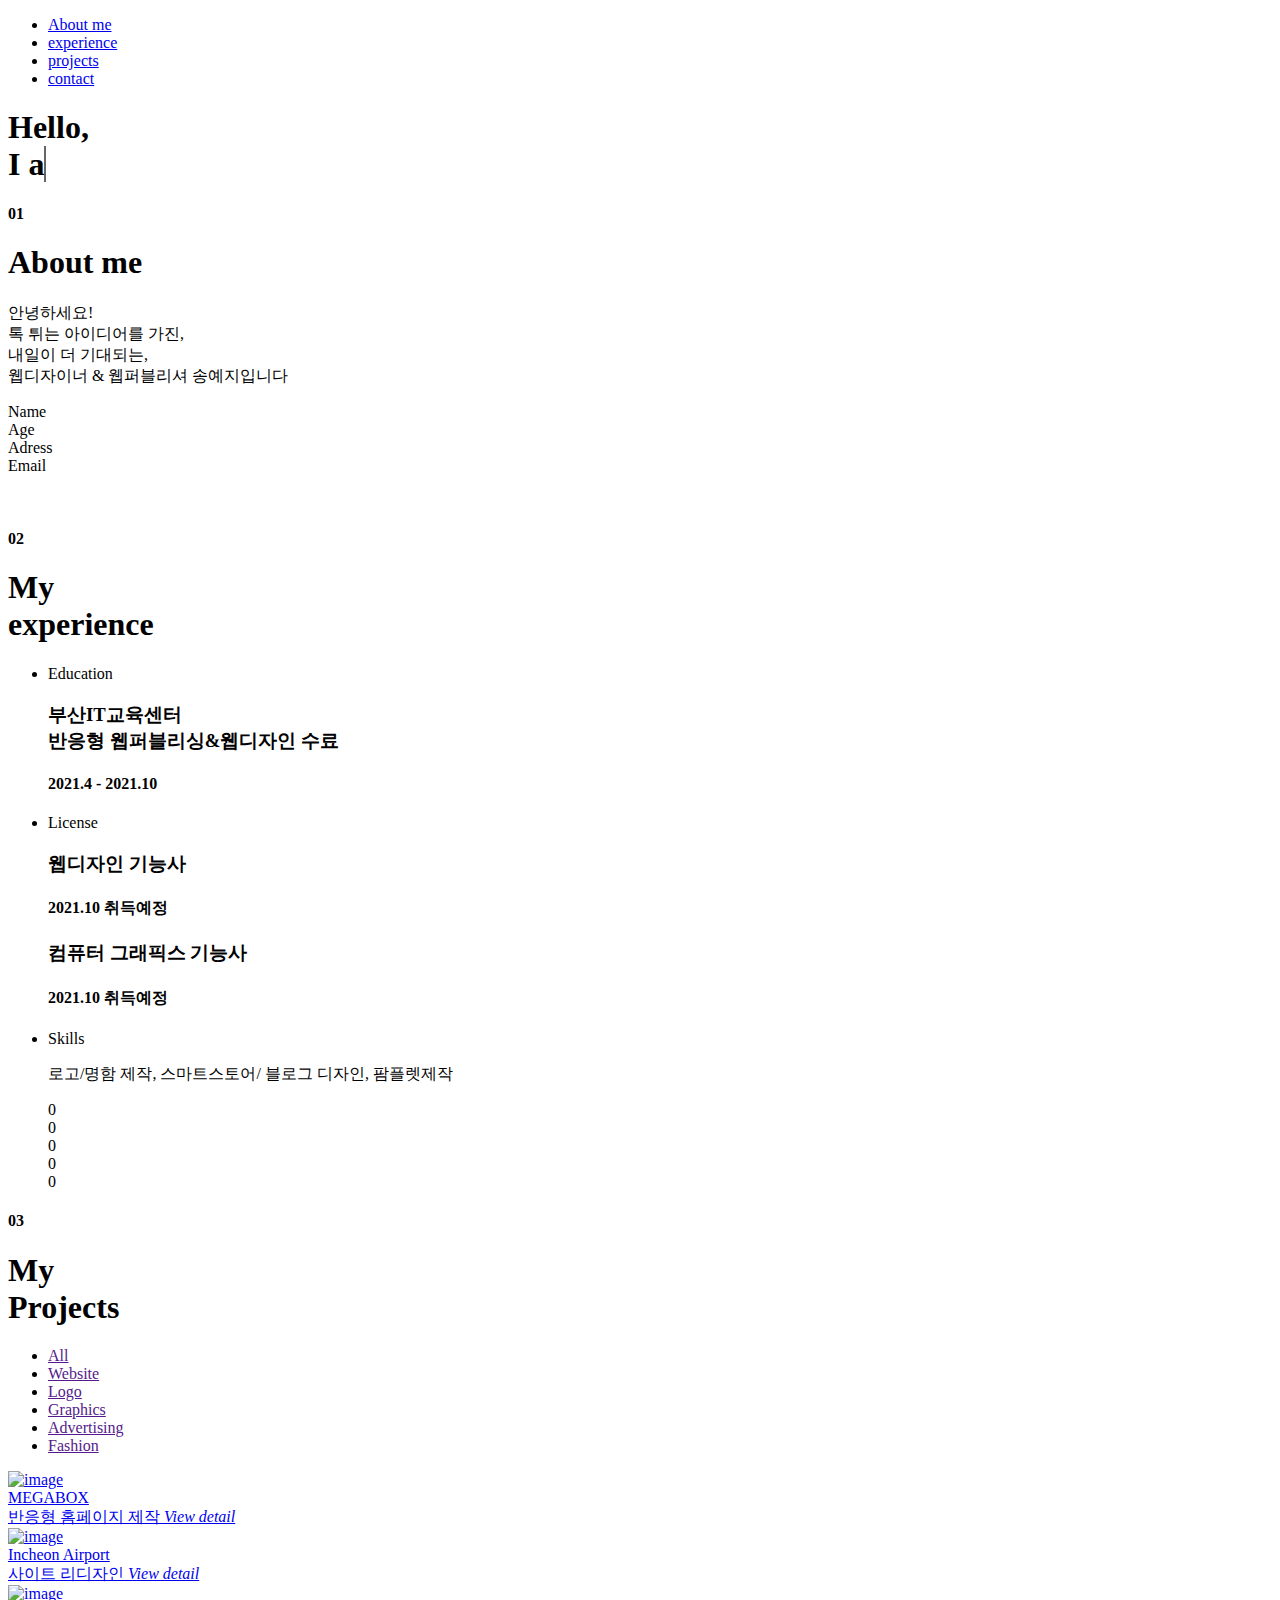
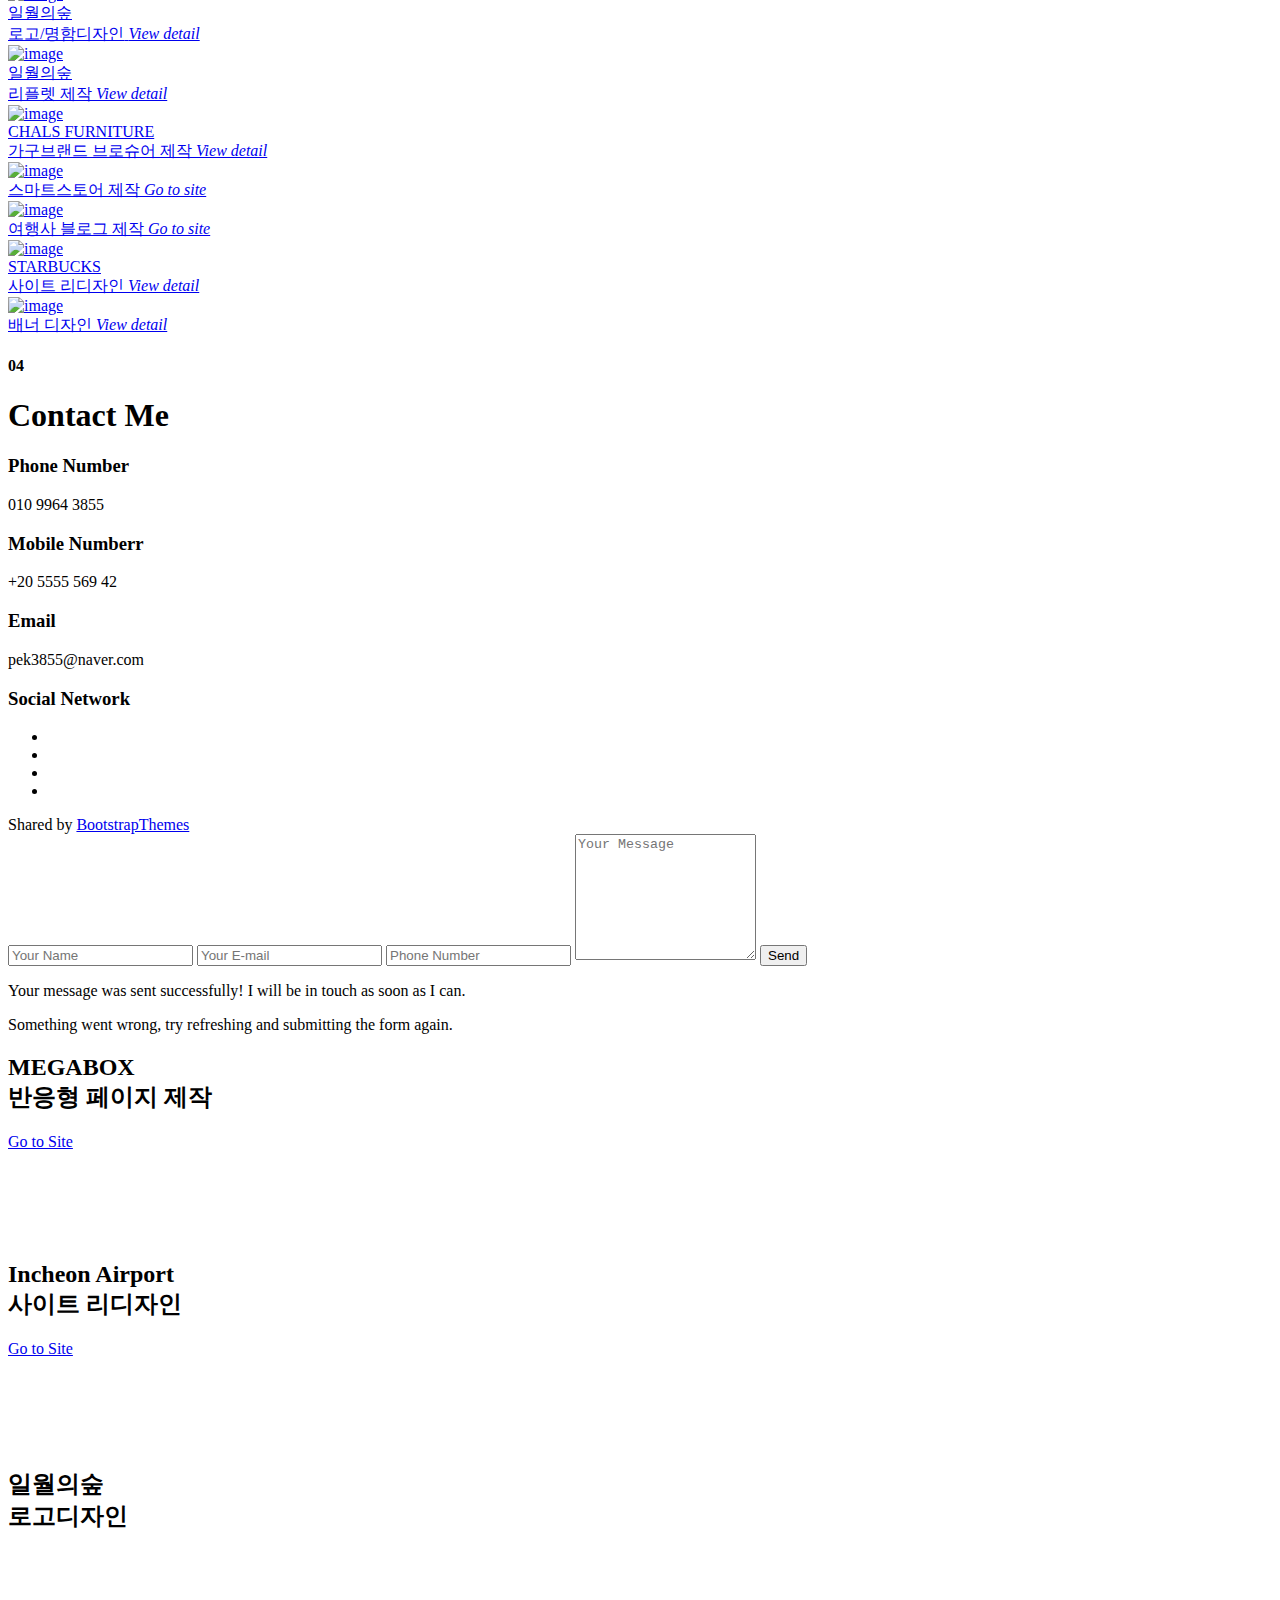
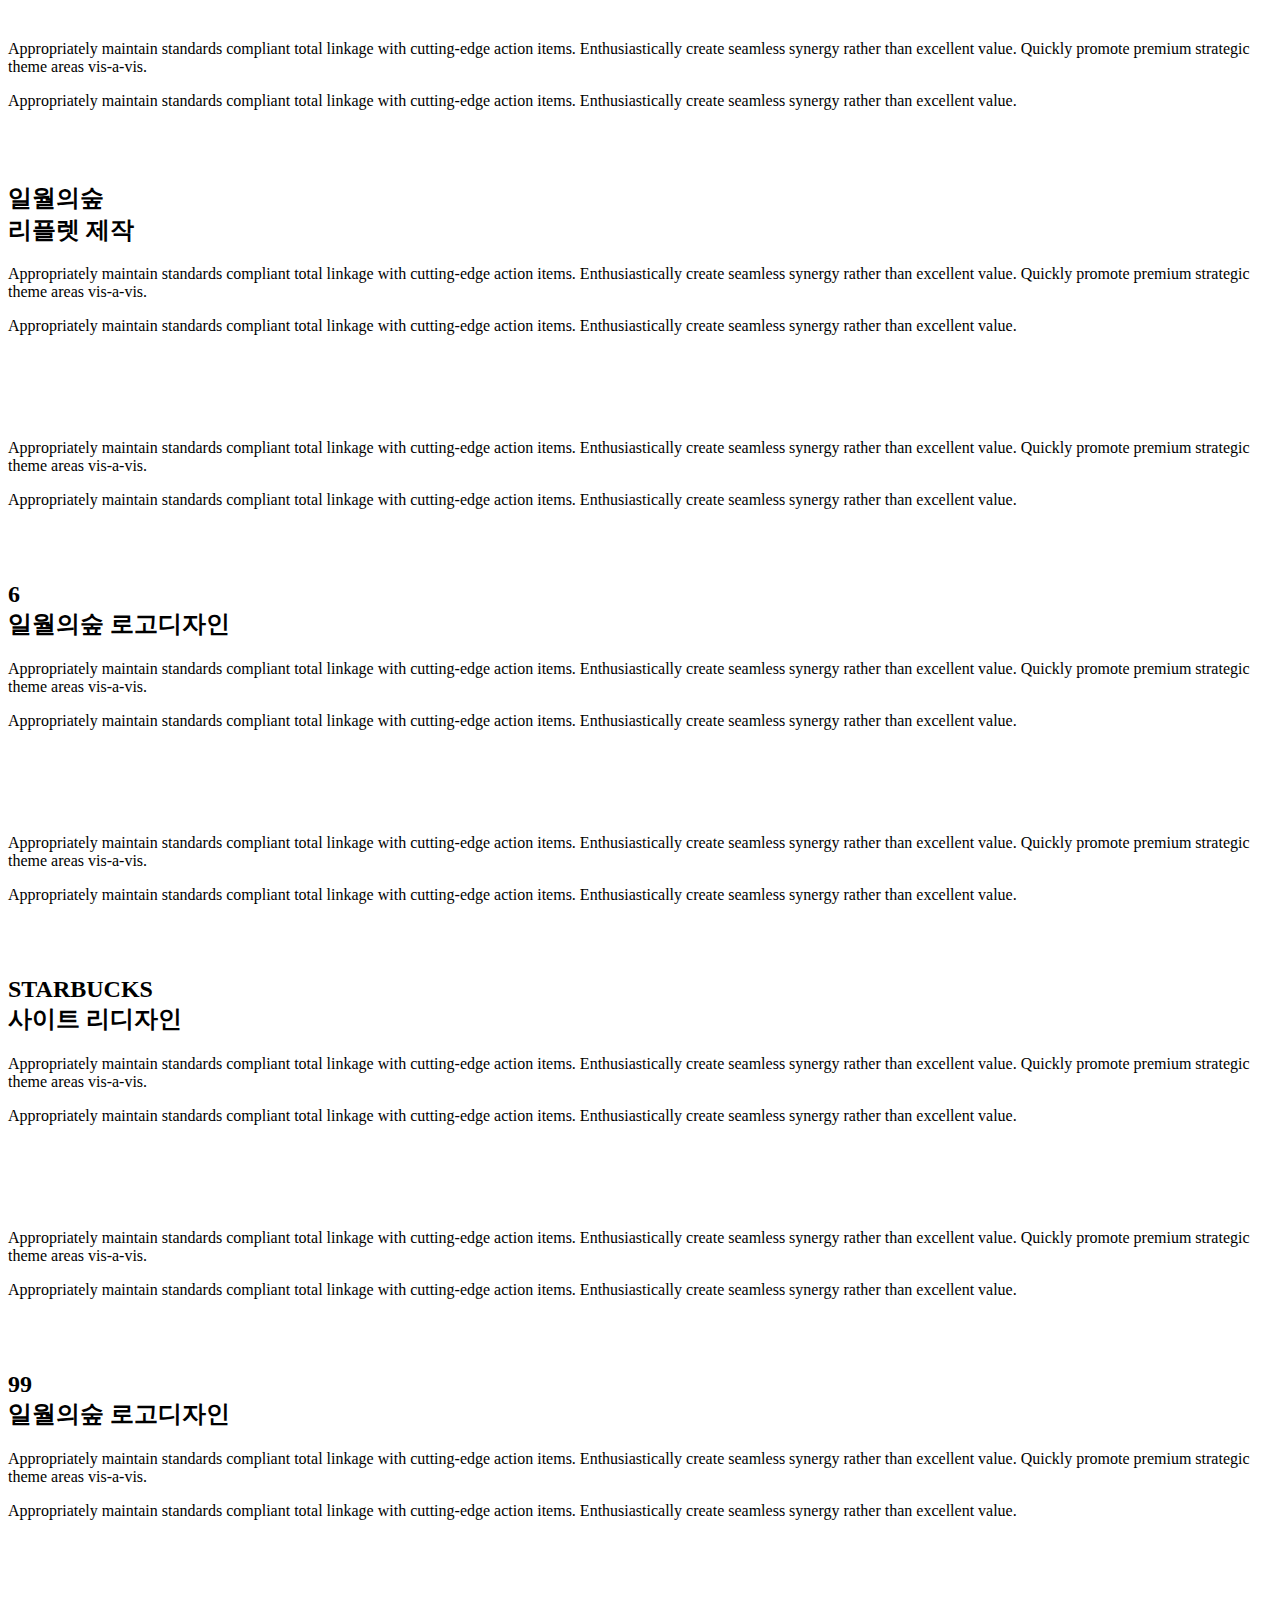
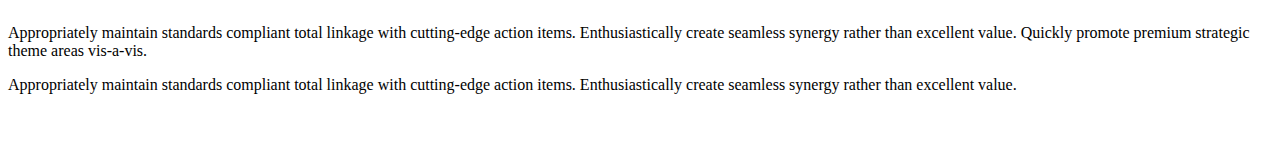
==== index.html @ 9dfe2c39 "최초 업로드" ====
<!DOCTYPE html>
<html lang="en">

<head>
    <meta charset="utf-8">
    <meta http-equiv="X-UA-Compatible" content="IE=edge">
    <meta name="viewport" content="width=device-width, initial-scale=1">
    <title>SONG YEJI</title>
    <link rel="icon" href="img/favicon.ico" type="image/x-icon">
    <!-- 아이콘 -->
  <link rel="stylesheet" href="https://cdn.jsdelivr.net/npm/xeicon@2.3.3/xeicon.min.css">

    <!-- Bootstrap -->
    <link href="css/bootstrap.min.css" rel="stylesheet">
    <link href="ionicons/css/ionicons.min.css" rel="stylesheet">
    <link href="css/animate.min.css" rel="stylesheet">
    <link href="css/aos.css" rel="stylesheet">
    <!-- main style -->
    <link href="css/style.css" rel="stylesheet">
    <link href="./css/custom.css" rel="stylesheet">
  
    <!-- HTML5 shim and Respond.js for IE8 support of HTML5 elements and media queries -->
    <!-- WARNING: Respond.js doesn't work if you view the page via file:// -->
    <!--[if lt IE 9]>
      <script src="https://oss.maxcdn.com/html5shiv/3.7.3/html5shiv.min.js"></script>
      <script src="https://oss.maxcdn.com/respond/1.4.2/respond.min.js"></script>
    <![endif]-->
</head>

<body>

    <!-- Preloader -->
    <div id="preloader">
        <div id="status">

            <div class="preloader" aria-busy="true" aria-label="Loading, please wait." role="progressbar">
            </div>

        </div>
    </div>
    <!-- ./Preloader -->
    
    <!-- header -->
    <header class="navbar-fixed-top">
        <nav>
            <ul>
                <li><a href="#about">About me</a></li>
                <li><a href="#experience">experience</a></li>
                <li><a href="#projects">projects</a></li>
                <li><a href="#contact">contact</a></li>
            </ul>
        </nav>
    </header>
    <!-- ./header -->
    
    <!-- home -->
  <!-- Add your site or app content here -->
  <div class="section" id="home" data-stellar-background-ratio="0.5">
    <div class="container">
        <div class="disply-table">
            <div class="table-cell" data-aos="fade-up" data-aos-delay="0">
                <!-- <h4>Ahmed Eissa</h4> -->
                <h1>
                     <!-- 타이핑 -->
                     Hello,<br>
                     <span class="txt-rotate"
                           data-period="100"
                           data-rotate='[ "I am Yeji Song :)", "My Portfolio.", "Nice Publisher."]'>
                     </span>

                </h1>
             </div>
        </div>
    </div>
</div>
    <!-- ./home -->
    
    <!-- about -->
    <div class="section" id="about">
        <div class="container">
            <div class="col-md-6 yeashi2" data-aos="fade-up">
                <h4>01</h4>
                <h1 class="size-50">About me</h1>
                <div class="h-50 about_txt"></div>
                <p>안녕하세요!<br>
                    톡 튀는 아이디어를 가진,<br>
                    내일이 더 기대되는,<br>
                    웹디자이너 & 웹퍼블리셔 송예지입니다</p>
                <!-- <p>Appropriately maintain standards compliant total linkage with cutting-edge action items. Enthusiastically create seamless synergy rather than excellent value.</p> -->
                <p>
                    Name<br>
                    Age<br>
                    Adress<br>
                    Email<br>

                </p>
                <div class="h-50"></div> <img src="img/Signature.svg" width="230" alt="" />
                <div class="h-50"></div>
            </div>
            <div class="col-md-6 about-img-div">
                <div class="about-border" data-aos="fade-up" data-aos-delay=".5"></div>
                <img src="img/profile.jpg" width="400" class="img-responsive" alt="" align="right" data-aos="fade-right" data-aos-delay="0" />
            </div>
        </div>
    </div>
    <!-- ./about -->
    
    <!-- experience  -->
    <div class="section" id="experience">
        <div class="container">
            <div class="col-md-12">
                <h4>02</h4>
                <h1 class="size-50">My <br /> experience</h1>
                <div class="h-50"></div>
            </div>
            <div class="col-md-12">
                <ul class="timeline">
                    <li class="timeline-event" data-aos="fade-up">
                        <label class="timeline-event-icon"></label>
                        <div class="timeline-event-copy">
                            <p class="timeline-event-thumbnail">Education</p>
                            <h3>부산IT교육센터<br>
                                 반응형 웹퍼블리싱&웹디자인 수료</h3>
                            <h4>2021.4 - 2021.10</h4>
                            <!-- <p><strong>Projektmanagement mit Scrum</strong>
                                <br>Ständiges Verbessern des agilen Entwicklungsprozesses beispielsweise durch Grunt, Yeoman, GIT, JIRA und BrowserStack.</p> -->
                        </div>
                    </li>
                    <li class="timeline-event" data-aos="fade-up" data-aos-delay=".2">
                        <label class="timeline-event-icon"></label>
                        <div class="timeline-event-copy">
                            <p class="timeline-event-thumbnail">License</p>
                            <h3>웹디자인 기능사</h3>
                            <h4>2021.10 취득예정</h4>
                            <!-- <p>Konzeption, Design und Produktion von Digitalen Magazinen mit InDesign, der Adobe Digital Publishing Suite und HTML5. Co-Autorin der Fachbücher "Digitales Publizieren für Tablets" und "Adobe Digital Publishing Suite" erschienen im dpunkt.verlag.</p> -->
                            <h3>컴퓨터 그래픽스 기능사</h3>
                            <h4>2021.10 취득예정</h4>
                            <!-- <p>Konzeption, Design und Produktion von Digitalen Magazinen mit InDesign, der Adobe Digital Publishing Suite und HTML5. Co-Autorin der Fachbücher "Digitales Publizieren für Tablets" und "Adobe Digital Publishing Suite" erschienen im dpunkt.verlag.</p> -->
                        </div>
                    </li>
                    <li class="timeline-event" data-aos="fade-up" data-aos-delay=".4">
                        <label class="timeline-event-icon"></label>
                        <div class="timeline-event-copy">
                            <p class="timeline-event-thumbnail">Skills</p>
                            <!-- <h3>konplan gmbh</h3>
                            <h4>IT-Consultant</h4>
                            <p><strong>Systemarchitektur, Consulting</strong>
                                <br>Konzeption und Modellierung von Systemen und APIs für Digital Publishing und Entitlement nach SOA</p> -->
                                <p>로고/명함 제작, 스마트스토어/ 블로그 디자인, 팜플렛제작</p>


                             <!-- 시도 -->
                         <div id="counter">
                            <div class="counter-value" data-count="90" data-desc="PS">0</div>
                            <div class="counter-value" data-count="90" data-desc="IL">0</div>
                            <div class="counter-value" data-count="80" data-desc="HTML5">0</div>
                            <div class="counter-value" data-count="80" data-desc="css3">0</div>
                            <div class="counter-value" data-count="70" data-desc="jquery">0</div>
                        </div>    
                        </div>


                    </li>
                       
                </ul>
            </div>
        </div>
    </div>
    <!-- ./experience -->




    
    <!-- projects -->
    <div class="section" id="projects">
        <div class="container">
            <div class="col-md-12">
                <h4>03</h4>
                <h1 class="size-50">My <br /> Projects</h1> 
            </div>

           

            <!-- main container -->
            <div class="main-container portfolio-inner clearfix">
                <!-- portfolio div -->
                <div class="portfolio-div">
                    <div class="portfolio">
                        <!-- portfolio_filter -->
                        <div class="categories-grid wow fadeInLeft">
                            <nav class="categories">
                                <ul class="portfolio_filter">
                                    <li><a href="" class="active" data-filter="*">All</a></li>
                                    <li><a href="" data-filter=".website">Website</a></li>
                                    <li><a href="" data-filter=".logo">Logo</a></li>
                                    <li><a href="" data-filter=".graphics">Graphics</a></li>
                                    <li><a href="" data-filter=".ads">Advertising</a></li>
                                    <li><a href="" data-filter=".fashion">Fashion</a></li>
                                </ul>
                            </nav>
                        </div>
                        <!-- portfolio_filter -->
                        
                        
                        <!-- portfolio_container -->
                        <div class="no-padding portfolio_container clearfix" data-aos="fade-up">
                            <!-- single work -->
                            <div class="col-md-6 col-sm-6  website">
                                <a id="demo01" href="#animatedModal-1" class="portfolio_item"> <img src="img/portfolio/01_3.jpg" alt="image" class="img-responsive" />
                                    <div class="portfolio_item_hover">
                                        <div class="portfolio-border clearfix">
                                            <div class="item_info"> 
                                                <span>MEGABOX<br>반응형 홈페이지 제작</span> 
                                                <em>View detail</em> 
                                            </div>
                                        </div>
                                    </div>
                                </a>
                            </div>
                            <!-- end single work -->
                            
                            <!-- single work -->
                            <div class="col-md-6 col-sm-6 ads website">
                                <a id="demo02" href="#animatedModal-2" class="portfolio_item"> <img src="img/portfolio/02.jpg" alt="image" class="img-responsive" />
                                    <div class="portfolio_item_hover">
                                        <div class="portfolio-border clearfix">
                                            <div class="item_info"> 
                                                <span>Incheon Airport<br>사이트 리디자인</span> 
                                                <em>View detail</em> 
                                            </div>
                                        </div>
                                    </div>
                                </a>
                            </div>
                            <!-- end single work -->
                            
                            
                            <!-- single work -->
                            <div class="col-md-6 col-sm-6 logo">
                                <a id="demo03" href="#animatedModal-3" class="portfolio_item"> <img src="img/portfolio/04_1.jpg" alt="image" class="img-responsive" />
                                    <div class="portfolio_item_hover">
                                        <div class="portfolio-border clearfix">
                                            <div class="item_info"> <span>일월의숲<br>로고/명함디자인</span> <em>View detail</em> </div>
                                        </div>
                                    </div>
                                </a>
                            </div>
                            <!-- end single work -->
                            
                            <!-- single work -->
                            <div class="col-md-6 col-sm-6 graphics ads">
                                <a id="demo04" href="#animatedModal-4" class="portfolio_item"> <img src="img/portfolio/05.png" alt="image" class="img-responsive" />
                                    <div class="portfolio_item_hover">
                                        <div class="portfolio-border clearfix">
                                            <div class="item_info"> <span>일월의숲<br>리플렛 제작</span> <em>View detail</em> </div>
                                        </div>
                                    </div>
                                </a>
                            </div>
                            <!-- end single work -->
                            
                            <!-- single work -->
                            <div class="col-md-6 col-sm-6 photography">
                                <a id="demo05" href="#animatedModal-5" class="portfolio_item"> <img src="img/portfolio/06.png" alt="image" class="img-responsive"/>
                                    <div class="portfolio_item_hover">
                                        <div class="portfolio-border clearfix">
                                            <div class="item_info">
                                                 <span>CHALS FURNITURE<br>가구브랜드 브로슈어 제작</span> 
                                                 <em>View detail</em> 
                                            </div>
                                        </div>
                                    </div>
                                </a>
                            </div>
                            <!-- end single work -->
                            
                            <!-- single work -->
                            <div class="col-md-6 col-sm-6 graphics ads">
                                <a id="demo06" href="https://smartstore.naver.com/yeah_house" target="blank" class="portfolio_item"> <img src="img/portfolio/07_2.jpg" alt="image" class="img-responsive" />
                                    <div class="portfolio_item_hover">
                                        <div class="portfolio-border clearfix">
                                            <div class="item_info">
                                                 <span>스마트스토어 제작</span> 
                                                 <em>Go to site</em> 
                                            </div>
                                        </div>
                                    </div>
                                </a>
                            </div>
                            <!-- end single work -->
                            
                            <!-- single work -->
                            <div class="col-md-6 col-sm-6 graphics ads">
                                <a id="demo07" href="https://blog.naver.com/songy210" target="blank" class="portfolio_item"> <img src="img/portfolio/08_3.jpg" alt="image" class="img-responsive" />
                                    <div class="portfolio_item_hover">
                                        <div class="portfolio-border clearfix">
                                            <div class="item_info"> 
                                                <span>여행사 블로그 제작</span> 
                                                <em>Go to site</em> 
                                            </div>
                                        </div>
                                    </div>
                                </a>
                            </div>
                            <!-- end single work -->
                            
                             <!-- single work -->
                             <div class="col-md-6 col-sm-6 website">
                                <a id="demo08" href="#animatedModal-8" class="portfolio_item"> <img src="img/portfolio/03.jpg" alt="image" class="img-responsive" />
                                    <div class="portfolio_item_hover">
                                        <div class="portfolio-border clearfix">
                                            <div class="item_info"> 
                                                <span>STARBUCKS<br>사이트 리디자인</span>
                                                 <em>View detail</em>
                                            </div>
                                        </div>
                                    </div>
                                </a>
                            </div>
                            <!-- end single work -->

                            <!-- single work -->
                            <div class="col-md-6 col-sm-6 graphics ads">
                                <a id="demo09" href="#animatedModal1-9" class="portfolio_item"> <img src="img/portfolio/09.jpg" alt="image" class="img-responsive" />
                                    <div class="portfolio_item_hover">
                                        <div class="portfolio-border clearfix">
                                            <div class="item_info"> 
                                                <span>배너 디자인</span> 
                                                <em>View detail</em> 
                                            </div>
                                        </div>
                                    </div>
                                </a>
                            </div>
                            <!-- end single work -->
                        </div>
                        <!-- end portfolio_container -->
                    </div>
                    <!-- portfolio -->
                </div>
                <!-- end portfolio div -->
            </div>
            <!-- end main container -->
        </div>
    </div>
    <!-- ./projects -->
    
    <!-- contact -->
    <div class="section" id="contact">
        <div class="container">
            <div class="col-md-12">
                <h4>04</h4>
                <h1 class="size-50">Contact  Me</h1>
                <div class="h-50"></div>
            </div>
            <div class="col-md-4" data-aos="fade-up">

                <h3>Phone Number</h3>
                <p>010 9964 3855</p>
                <h3> Mobile Numberr</h3>
                <p>+20 5555 569 42</p>
                <h3>Email</h3>
                <p>pek3855@naver.com</p>

                <h3>Social Network</h3>

                <ul class="social">
                    <li><a href="#"><i class="ion-social-facebook"></i></a></li>
                    <li><a href="#"><i class="ion-social-twitter"></i></a></li>
                    <li><a href="#"><i class="ion-social-instagram"></i></a></li>
                    <li><a href="#"><i class="ion-social-dribbble"></i></a></li>
                </ul>
                
                <div class="clearfix"></div>
                <div class="h-50"></div>
                <div> Shared by <i class="fa fa-love"></i><a href="https://bootstrapthemes.co">BootstrapThemes</a>
</div>
            </div>
            <div class="col-md-8" data-aos="fade-up">
                <form class="contact-bg" id="contact-form" name="contact" method="post" novalidate>
                    <input type="text" name="name" class="form-control" placeholder="Your Name" />
                    <input type="email" name="email" class="form-control" placeholder="Your E-mail" />
                    <input type="text" name="phone" class="form-control" placeholder="Phone Number" />
                    <textarea name="message" class="form-control" placeholder="Your Message" style="height:120px"></textarea>
                    <button id="submit" type="submit" name="submit" class="btn btn-glance">Send</button>
                    <div id="success">
                        <p class="green textcenter"> Your message was sent successfully! I will be in touch as soon as I can. </p>
                    </div>
                    <div id="error">
                        <p> Something went wrong, try refreshing and submitting the form again. </p>
                    </div>
                </form>
            </div>
        </div>
    </div>
    <!-- ./contact -->

    <!--DEMO01-->
    <div id="animatedModal-1" class="popup-modal">
        <!--THIS IS IMPORTANT! to close the modal, the class name has to match the name given on the ID -->
        <div id="btn-close-modal" class="close-animatedModal-1 close-popup-modal"> <i class="ion-close-round"></i> </div>
        <div class="clearfix"></div>
        <div class="modal-content">
            <div class="container">
                <div class="portfolio-padding">
                    <div class="col-md-8 col-md-offset-2">
                        <h2>MEGABOX<br />반응형 페이지 제작</h2>
                        <div class="h-50"></div>
                        <a href="http://yeroom.dothome.co.kr/myFirstProject/" target="blank" class="goSite">Go to Site</a>
                       
                        <br />
                        <br /> <img src="img/portfolio/01_detail.jpg" alt="" class="img-responsive" />
                        <br />
                        <br />
                        <br />
                        <br /> </div>
                </div>
            </div>
        </div>

      


    </div>

    <!--DEMO02-->
    <div id="animatedModal-2" class="popup-modal">
        <!--THIS IS IMPORTANT! to close the modal, the class name has to match the name given on the ID -->
        <div id="btn-close-modal" class="close-animatedModal-2 close-popup-modal"> <i class="ion-close-round"></i> </div>
        <div class="clearfix"></div>
        <div class="modal-content">
            <div class="container">
                <div class="portfolio-padding">
                    <div class="col-md-8 col-md-offset-2">
                        <h2>Incheon Airport<br />사이트 리디자인</h2>
                        <div class="h-50"></div>
                        <a href="http://yeroom.dothome.co.kr/IncheonAirport/" target="blank" class="goSite">Go to Site</a>
                       
                        <br />
                        <br /> <img src="img/portfolio/02_detail.jpg" alt="" class="img-responsive" />
                        <br />
                        <br />
                        <br />
                        <br /> </div>
                </div>
            </div>
        </div>

      


    </div>

    

      
       <!--DEMO03-->
       <div id="animatedModal-3" class="popup-modal">
        <!--THIS IS IMPORTANT! to close the modal, the class name has to match the name given on the ID -->
        <div id="btn-close-modal" class="close-animatedModal-3 close-popup-modal"> <i class="ion-close-round"></i> </div>
        <div class="clearfix"></div>
        <div class="modal-content">
            <div class="container">
                <div class="portfolio-padding">
                    <div class="col-md-8 col-md-offset-2">
                        <h2>일월의숲<br> 로고디자인</h2>
                        <div class="h-50"></div>
                        <p></p>
                        <br />
                        <br /> <img src="img/portfolio/04_detail.png" alt="" class="img-responsive" />
                        <br />
                        <br />
                        <p>Appropriately maintain standards compliant total linkage with cutting-edge action items. Enthusiastically create seamless synergy rather than excellent value. Quickly promote premium strategic theme areas vis-a-vis.</p>
                        <p>Appropriately maintain standards compliant total linkage with cutting-edge action items. Enthusiastically create seamless synergy rather than excellent value.</p>
                        <br />
                        <br /> </div>
                </div>
            </div>
        </div>
    </div>

       <!--DEMO04-->
       <div id="animatedModal-4" class="popup-modal">
        <!--THIS IS IMPORTANT! to close the modal, the class name has to match the name given on the ID -->
        <div id="btn-close-modal" class="close-animatedModal-4 close-popup-modal"> <i class="ion-close-round"></i> </div>
        <div class="clearfix"></div>
        <div class="modal-content">
            <div class="container">
                <div class="portfolio-padding">
                    <div class="col-md-8 col-md-offset-2">
                        <h2>일월의숲<br />리플렛 제작</h2>
                        <div class="h-50"></div>
                        <p>Appropriately maintain standards compliant total linkage with cutting-edge action items. Enthusiastically create seamless synergy rather than excellent value. Quickly promote premium strategic theme areas vis-a-vis.</p>
                        <p>Appropriately maintain standards compliant total linkage with cutting-edge action items. Enthusiastically create seamless synergy rather than excellent value.</p>
                        <br />
                        <br /> <img src="img/portfolio/05_detail.jpg" alt="" class="img-responsive" />
                        <br />
                        <br />
                        <p>Appropriately maintain standards compliant total linkage with cutting-edge action items. Enthusiastically create seamless synergy rather than excellent value. Quickly promote premium strategic theme areas vis-a-vis.</p>
                        <p>Appropriately maintain standards compliant total linkage with cutting-edge action items. Enthusiastically create seamless synergy rather than excellent value.</p>
                        <br />
                        <br /> </div>
                </div>
            </div>
        </div>
    </div>

       <!--DEMO05-->
       <div id="animatedModal-5" class="popup-modal">
        <!--THIS IS IMPORTANT! to close the modal, the class name has to match the name given on the ID -->
        <div id="btn-close-modal" class="close-animatedModal-5 close-popup-modal"> <i class="ion-close-round"></i> </div>
        <div class="clearfix"></div>
        <div class="modal-content">
            <div class="container">
                <div class="portfolio-padding">
                    <div class="col-md-8 col-md-offset-2">
                        <h2>6<br /> 일월의숲 로고디자인</h2>
                        <div class="h-50"></div>
                        <p>Appropriately maintain standards compliant total linkage with cutting-edge action items. Enthusiastically create seamless synergy rather than excellent value. Quickly promote premium strategic theme areas vis-a-vis.</p>
                        <p>Appropriately maintain standards compliant total linkage with cutting-edge action items. Enthusiastically create seamless synergy rather than excellent value.</p>
                        <br />
                        <br /> <img src="img/portfolio/1.png" alt="" class="img-responsive" />
                        <br />
                        <br />
                        <p>Appropriately maintain standards compliant total linkage with cutting-edge action items. Enthusiastically create seamless synergy rather than excellent value. Quickly promote premium strategic theme areas vis-a-vis.</p>
                        <p>Appropriately maintain standards compliant total linkage with cutting-edge action items. Enthusiastically create seamless synergy rather than excellent value.</p>
                        <br />
                        <br /> </div>
                </div>
            </div>
        </div>
    </div>

       
      

    <!--DEMO08-->
    <div id="animatedModal-8" class="popup-modal">
        <!--THIS IS IMPORTANT! to close the modal, the class name has to match the name given on the ID -->
        <div id="btn-close-modal" class="close-animatedModal-8 close-popup-modal"> <i class="ion-close-round"></i> </div>
        <div class="clearfix"></div>
        <div class="modal-content">
            <div class="container">
                <div class="portfolio-padding">
                    <div class="col-md-8 col-md-offset-2">
                        <h2>STARBUCKS<br /> 사이트 리디자인</h2>
                        <div class="h-50"></div>
                        <p>Appropriately maintain standards compliant total linkage with cutting-edge action items. Enthusiastically create seamless synergy rather than excellent value. Quickly promote premium strategic theme areas vis-a-vis.</p>
                        <p>Appropriately maintain standards compliant total linkage with cutting-edge action items. Enthusiastically create seamless synergy rather than excellent value.</p>
                        <br />
                        <br /> <img src="img/portfolio/03_detail.jpg" alt="" class="img-responsive" />
                        <br />
                        <br />
                        <p>Appropriately maintain standards compliant total linkage with cutting-edge action items. Enthusiastically create seamless synergy rather than excellent value. Quickly promote premium strategic theme areas vis-a-vis.</p>
                        <p>Appropriately maintain standards compliant total linkage with cutting-edge action items. Enthusiastically create seamless synergy rather than excellent value.</p>
                        <br />
                        <br /> </div>
                </div>
            </div>
        </div>
    </div>

       <!--DEMO09-->
       <div id="animatedModal-9" class="popup-modal">
        <!--THIS IS IMPORTANT! to close the modal, the class name has to match the name given on the ID -->
        <div id="btn-close-modal" class="close-animatedModal-9 close-popup-modal"> <i class="ion-close-round"></i> </div>
        <div class="clearfix"></div>
        <div class="modal-content">
            <div class="container">
                <div class="portfolio-padding">
                    <div class="col-md-8 col-md-offset-2">
                        <h2>99<br /> 일월의숲 로고디자인</h2>
                        <div class="h-50"></div>
                        <p>Appropriately maintain standards compliant total linkage with cutting-edge action items. Enthusiastically create seamless synergy rather than excellent value. Quickly promote premium strategic theme areas vis-a-vis.</p>
                        <p>Appropriately maintain standards compliant total linkage with cutting-edge action items. Enthusiastically create seamless synergy rather than excellent value.</p>
                        <br />
                        <br /> <img src="img/portfolio/1.png" alt="" class="img-responsive" />
                        <br />
                        <br />
                        <p>Appropriately maintain standards compliant total linkage with cutting-edge action items. Enthusiastically create seamless synergy rather than excellent value. Quickly promote premium strategic theme areas vis-a-vis.</p>
                        <p>Appropriately maintain standards compliant total linkage with cutting-edge action items. Enthusiastically create seamless synergy rather than excellent value.</p>
                        <br />
                        <br /> </div>
                </div>
            </div>
        </div>
    </div>

    




    
    <!-- jQuery -->
    <script src="js/jquery.js"></script>
    <!--  plugins  -->
    <script src="js/bootstrap.min.js"></script>
    <script src="js/plugins.js"></script>
    <script src="js/aos.js"></script>
    <script src="js/jquery.form.js"></script>
    <script src="js/jquery.validate.min.js"></script>

    <!--  main script  -->
    <script src="js/custom.js"></script>

    <!-- 팝업 -->
    <!-- <script src="js/animatedModal.js"></script> -->

   
   <script>
        // 스크롤시 숫자
        var a = 0;
      $(window).scroll(function() {
      
        var oTop = $('#counter').offset().top - window.innerHeight;
        if (a == 0 && $(window).scrollTop() > oTop) {
          $('.counter-value').each(function() {
            var $this = $(this),
              countTo = $this.attr('data-count');
            $({
              countNum: $this.text()
            }).animate({
                countNum: countTo
              },
              {
                duration: 2000,
                easing: 'swing',
                step: function() {
                  $this.text(Math.floor(this.countNum));
                },
                complete: function() {
                  $this.text(this.countNum);
                }
              });
          });
          a = 1;
        }
      });

    </script>

    <script>
            // 타이핑
            var TxtRotate = function (el, toRotate, period) {
        this.toRotate = toRotate;
        this.el = el;
        this.loopNum = 0;
        this.period = parseInt(period, 10) || 2000;
        this.txt = '';
        this.tick();
        this.isDeleting = false;
        };

        TxtRotate.prototype.tick = function () {
        var i = this.loopNum % this.toRotate.length;
        var fullTxt = this.toRotate[i];

        if (this.isDeleting) {
        this.txt = fullTxt.substring(0, this.txt.length - 1);
        } else {
        this.txt = fullTxt.substring(0, this.txt.length + 1);
        }

        this.el.innerHTML = '<span class="wrap">' + this.txt + '</span>';

        var that = this;
        var delta = 300 - Math.random() * 100;

        if (this.isDeleting) { delta /= 2; }

        if (!this.isDeleting && this.txt === fullTxt) {
        delta = this.period;
        this.isDeleting = true;
        } else if (this.isDeleting && this.txt === '') {
        this.isDeleting = false;
        this.loopNum++;
        delta = 500;
        }

        setTimeout(function () {
        that.tick();
        }, delta);
        };

        window.onload = function () {
        var elements = document.getElementsByClassName('txt-rotate');
        for (var i = 0; i < elements.length; i++) {
        var toRotate = elements[i].getAttribute('data-rotate');
        var period = elements[i].getAttribute('data-period');
        if (toRotate) {
        new TxtRotate(elements[i], JSON.parse(toRotate), period);
        }
        }
        // INJECT CSS
        var css = document.createElement("style");
        css.type = "text/css";
        css.innerHTML = ".txt-rotate > .wrap { border-right: 0.08em solid #666 }";
        document.body.appendChild(css);
        };
</script>

  

</body>

</html>
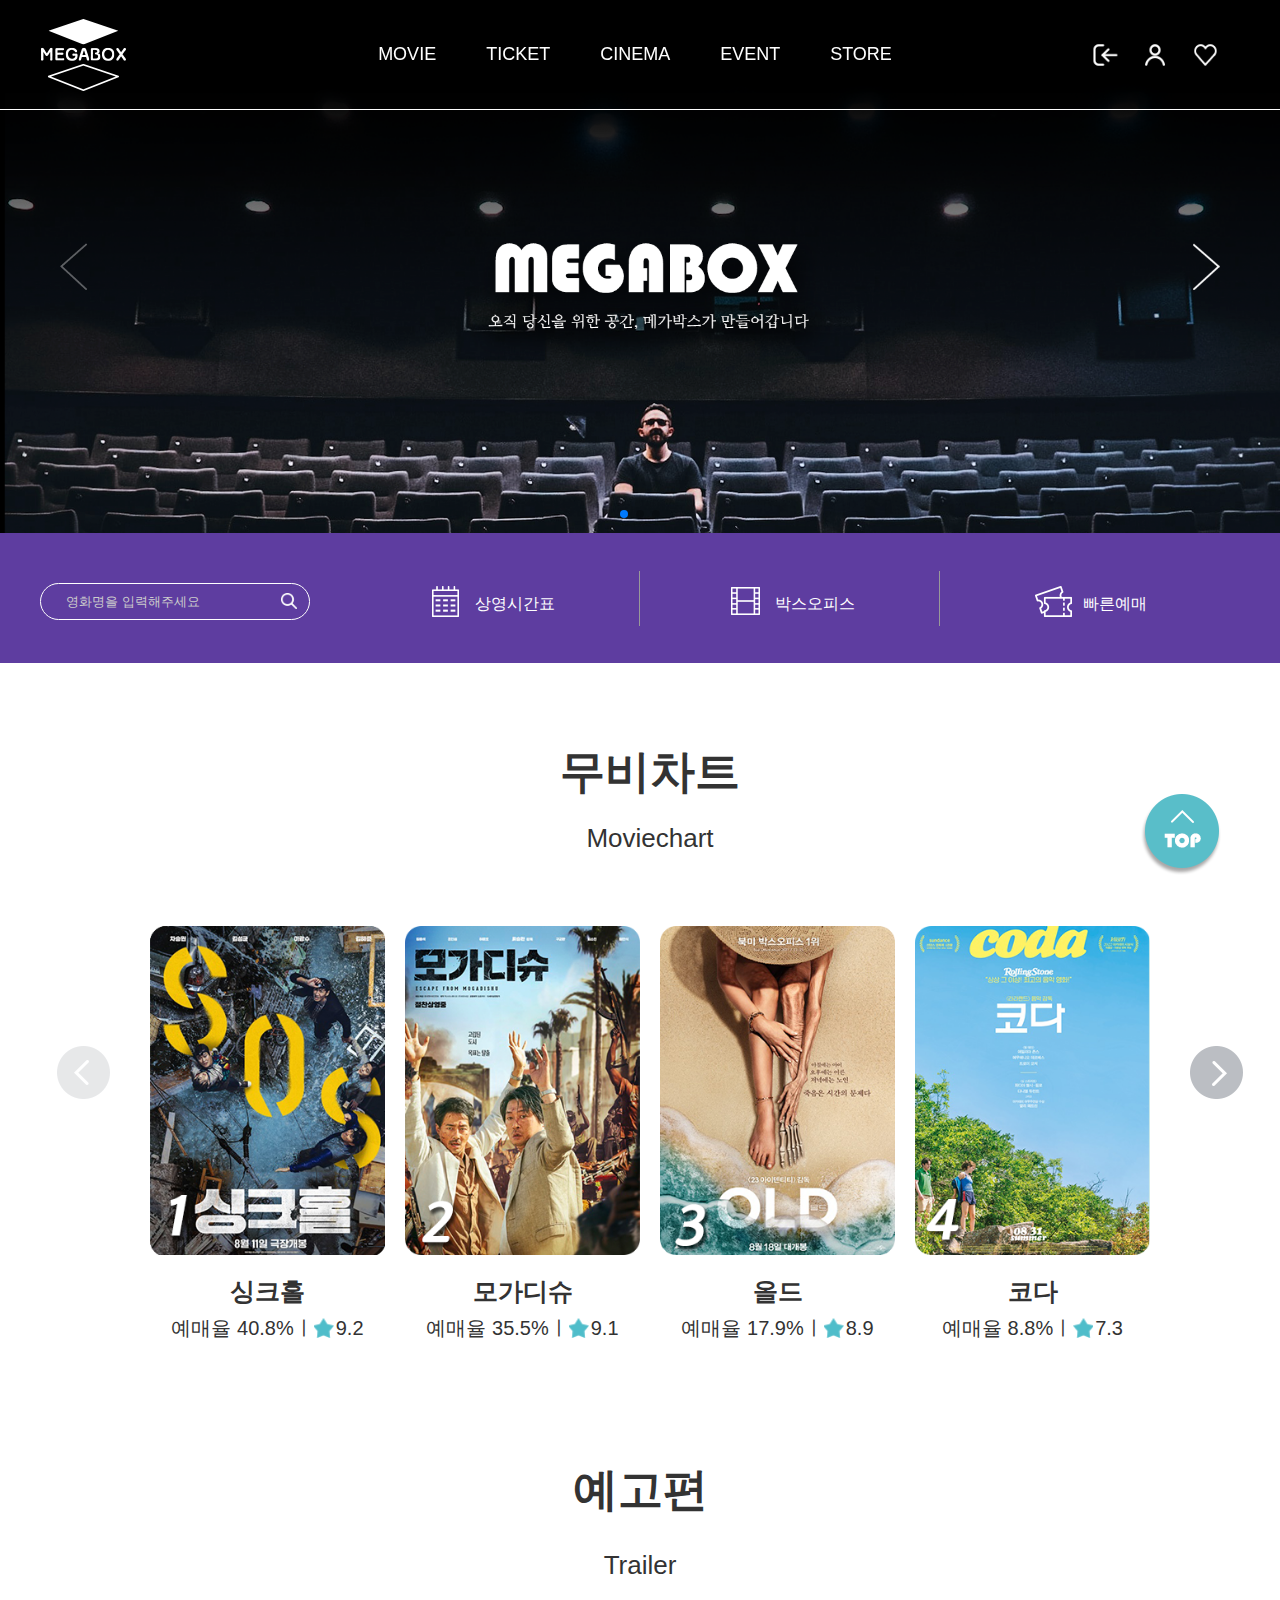
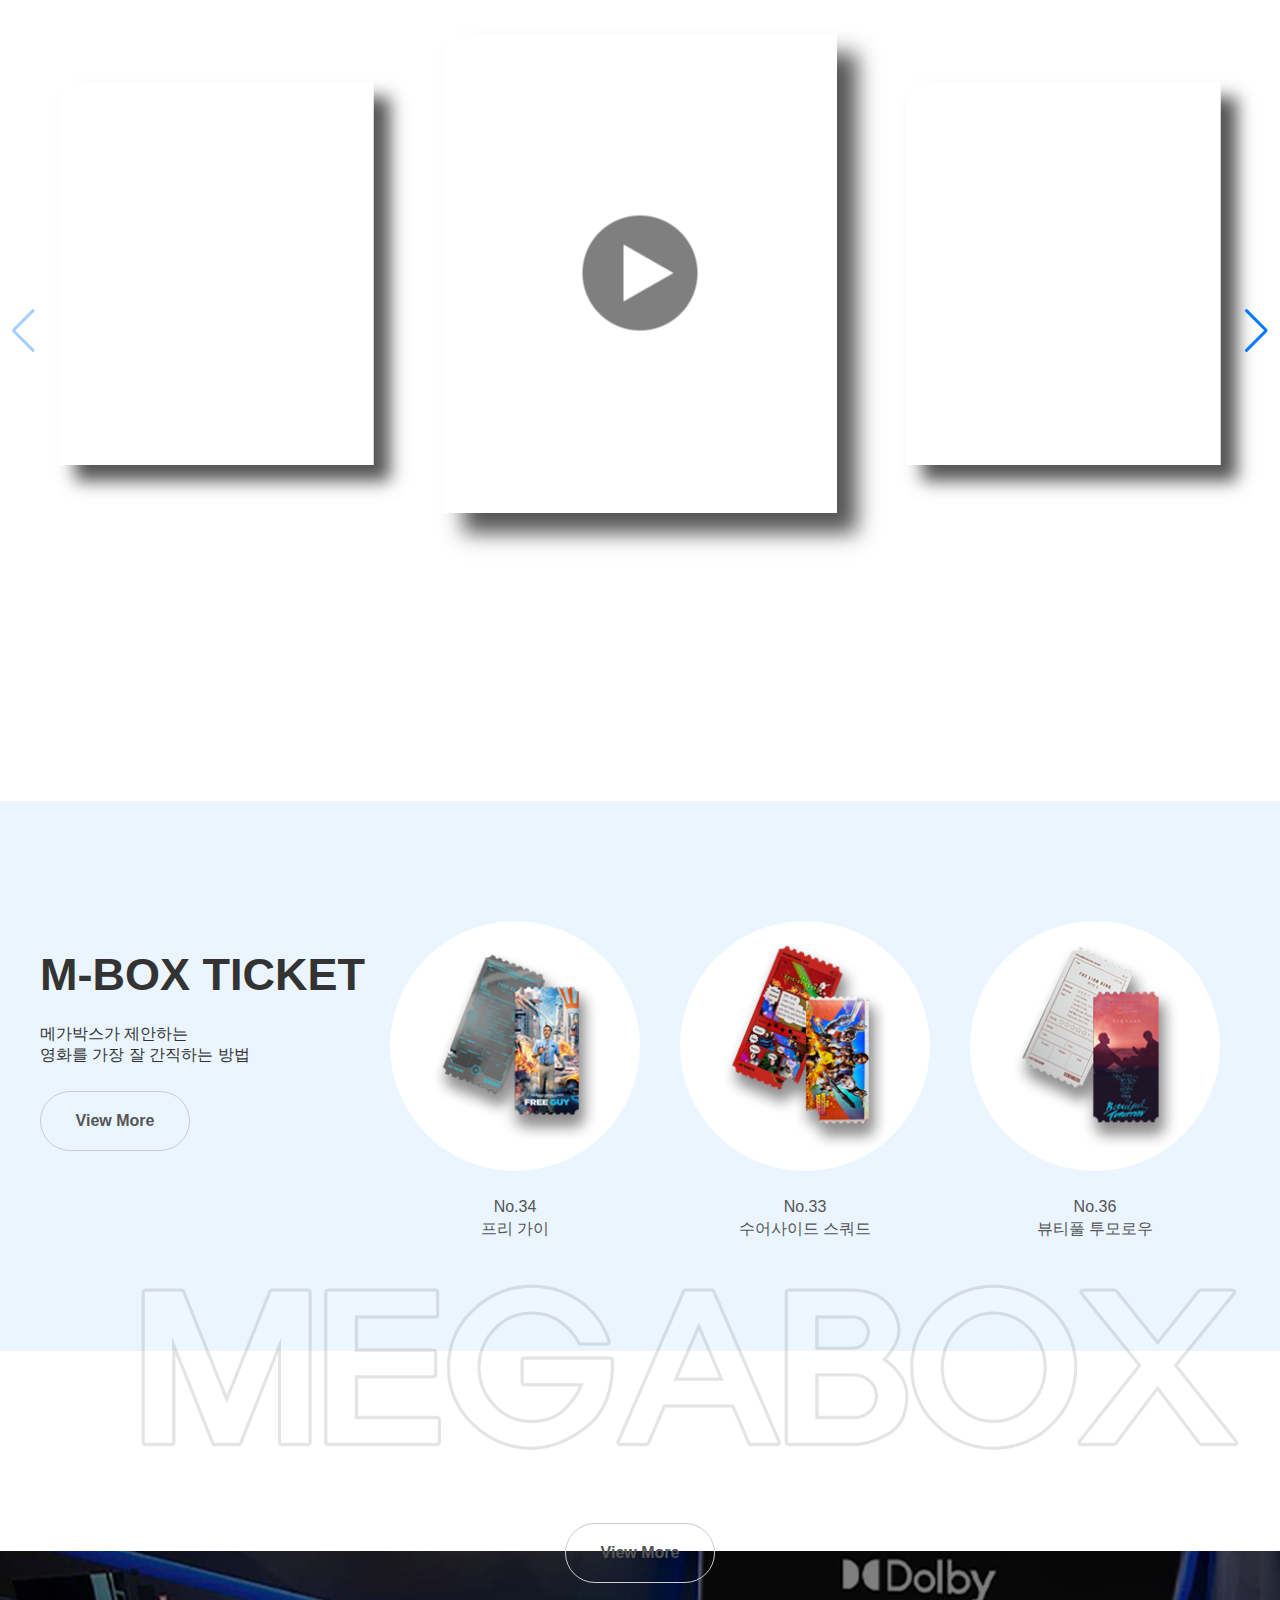
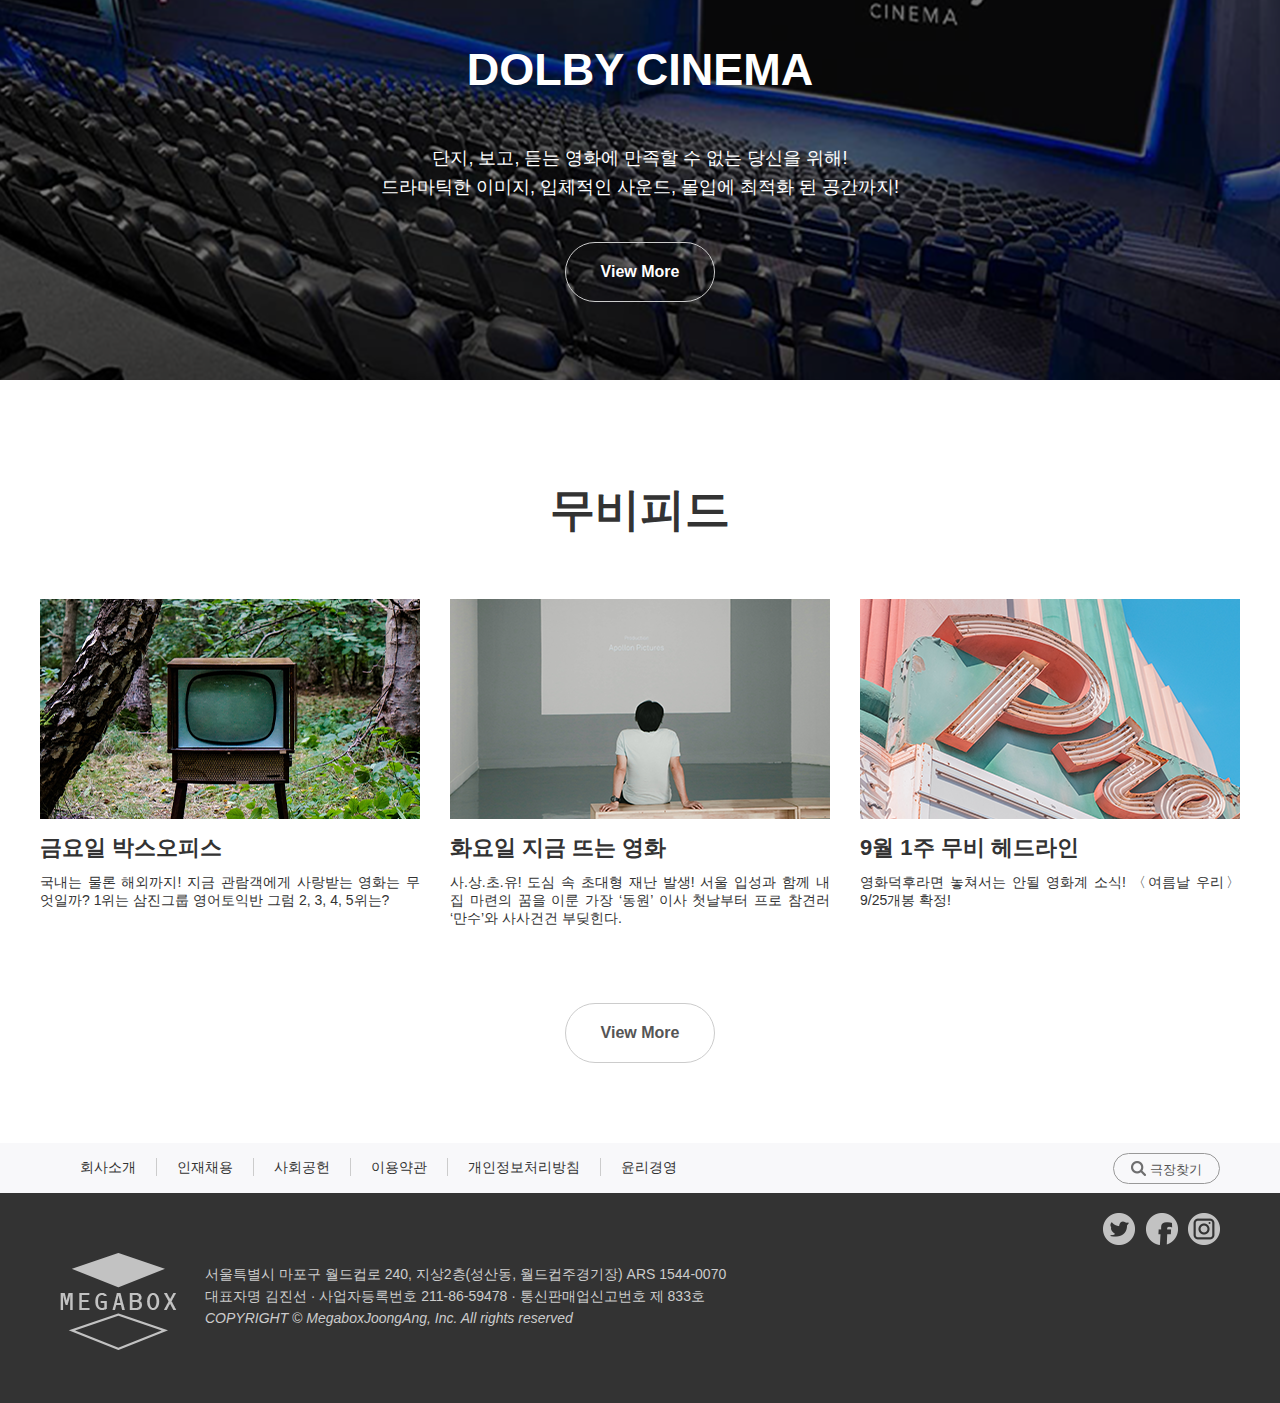
==== commit 76c4d5e1: "수정" ====
--- a/index.html
+++ b/index.html
@@ -1,708 +1,366 @@
 <!DOCTYPE html>
-<html lang="en">
-
+<html lang="ko">
 <head>
-    <meta charset="utf-8">
-    <meta http-equiv="X-UA-Compatible" content="IE=edge">
-    <meta name="viewport" content="width=device-width, initial-scale=1">
-    <title>SONG YEJI</title>
-    <link rel="icon" href="img/favicon.ico" type="image/x-icon">
-    <!-- 아이콘 -->
-  <link rel="stylesheet" href="https://cdn.jsdelivr.net/npm/xeicon@2.3.3/xeicon.min.css">
-
-    <!-- Bootstrap -->
-    <link href="css/bootstrap.min.css" rel="stylesheet">
-    <link href="ionicons/css/ionicons.min.css" rel="stylesheet">
-    <link href="css/animate.min.css" rel="stylesheet">
-    <link href="css/aos.css" rel="stylesheet">
-    <!-- main style -->
-    <link href="css/style.css" rel="stylesheet">
-    <link href="./css/custom.css" rel="stylesheet">
+  <meta charset="UTF-8">
+  <meta http-equiv="X-UA-Compatible" content="IE=edge">
+  <meta name="viewport" content="width=device-width, initial-scale=1.0">
+  <title>MEGABOX</title>
+  <link href="css/font.css" rel="stylesheet" type="text/css">
+  <link href="css/reset.css" rel="stylesheet" type="text/css">
+  <link href="css/main.css" rel="stylesheet" type="text/css">
+  <link rel="stylesheet" href="css/swiper.css">
+
+  <script src="js/html5shiv.min.js"></script>
+  <script src="js/swiper-4.5.1.min.js"></script>
+  <script src="js/jquery-3.2.1.min.js"></script>
+  <script src="https://unpkg.com/swiper/swiper-bundle.min.js"></script>
+
   
-    <!-- HTML5 shim and Respond.js for IE8 support of HTML5 elements and media queries -->
-    <!-- WARNING: Respond.js doesn't work if you view the page via file:// -->
-    <!--[if lt IE 9]>
-      <script src="https://oss.maxcdn.com/html5shiv/3.7.3/html5shiv.min.js"></script>
-      <script src="https://oss.maxcdn.com/respond/1.4.2/respond.min.js"></script>
-    <![endif]-->
+
 </head>
-
 <body>
-
-    <!-- Preloader -->
-    <div id="preloader">
-        <div id="status">
-
-            <div class="preloader" aria-busy="true" aria-label="Loading, please wait." role="progressbar">
+  <div id="wrap">
+    <header>
+      <div class="inner">
+        <h1><a href="index.html">MEGABOX</a></h1>
+        <nav>
+          <ul>
+            <li><a href="sub01.html">MOVIE</a></li>
+            <li><a href="#">TICKET</a></li>
+            <li><a href="#">CINEMA</a></li>
+            <li><a href="#">EVENT</a></li>
+            <li><a href="#">STORE</a></li>
+          </ul>
+        </nav>
+        <a href="#" class="nav_btn">
+          <span>메뉴열기</span><span></span><span></span>
+        </a>
+        <div class="side_nav"> 
+          <a href="#" class="login">로그인</a>
+          <a href="#" class="mypage">마이페이지</a>
+          <a href="#" class="heart">찜</a>
+        </div><!--.side_nav-->
+      </div><!--.inner-->
+    </header>
+
+
+    
+
+    <div class="slide">
+
+      <div class="swiper mySwiper">
+        <div class="swiper-wrapper">
+          <div class="swiper-slide"><img src="./img/slide2.png" alt=""></div>
+          <div class="swiper-slide"><img src="./img/slide_1.png" alt=""></div>
+          <div class="swiper-slide">슬라이드3</div>
+        </div>
+        <div class="swiper-button-next"><img src="img/arrow_right.png" alt="다음화살표"></div>
+        <div class="swiper-button-prev"><img src="img/arrow_left.png" alt="이전화살표"></div></div>
+        <div class="swiper-pagination"></div>
+      </div>
+      
+
+
+      <div class="s_arrow">
+        <a href="#" class="s_left"><img src="img/arrow_left.png" alt="왼쪽화살표"></a>
+        <a href="#" class="s_right"><img src="img/arrow_right.png" alt="오른쪽화살표"></a>
+      </div>
+      <!--.s_arrow-->
+      <!-- <div class="circle">
+        <a href="#" class="on"></a>
+        <a href="#"></a>
+        <a href="#"></a>
+        <a href="#"></a>
+      </div> -->
+      <!--.circle-->
+    </div><!--.slide-->
+    
+    <div class="ticket_box">
+      <div class="inner">
+        <ul class="clear">
+          <li class="search">
+            <input type="text" placeholder="영화명을 입력해주세요">
+            <button type="button"><img src="img/search.png" alt="돋보기 검색아이콘"></button>
+          </li>
+          <li class="t_box01"><a href="#"><img src="img/icon_movieschedule.png" alt="상영시간표 아이콘">상영시간표</a></li>
+          <li class="t_box01"><a href="#"><img src="img/icon_boxoffice.png" alt="박스오피스 아이콘">박스오피스</a></li>
+          <li class="t_box01"><a href="#"><img src="img/icon_ticket.png" alt="빠른예매 아이콘">빠른예매</a></li>
+        </ul>
+
+      </div><!--.inner-->
+    </div><!--.ticket_box-->
+
+    <section id="moviechart">
+      <div class="inner">
+        <h2>무비차트</h2>
+        <p class="title_en">Moviechart</p>
+        <div class="mc_box swiper mySwiper2">
+          <ul class="clear swiper-wrapper">
+            <li class="movie01 swiper-slide">
+              <a href="sub01.html">
+                <div class="over_box">
+                  <img src="img/poster1.png" alt="영화 포스터 이미지">
+                  <div class="over"><p>예매하기</p></div>
+                </div>
+                <p class="m_name">싱크홀</p>
+                <p class="m_txt">예매율 40.8%ㅣ<img src="img/star_mini.png" alt="별점이미지" class="star">9.2</p>
+              </a>
+              
+            </li>
+            <li class="movie02 swiper-slide">
+              <a href="#">
+                <div class="over_box">
+                  <img src="img/poster2.png" alt="영화 포스터 이미지">
+                  <div class="over"><p>예매하기</p></div>
+                </div>
+                <p class="m_name">모가디슈</p>
+                <p class="m_txt">예매율 35.5%ㅣ<img src="img/star_mini.png" alt="별점이미지" class="star">9.1</p>
+              </a>
+            </li>
+            <li class="movie03 swiper-slide">
+              <a href="#">
+                <div class="over_box">
+                  <img src="img/poster3.png" alt="영화 포스터 이미지">
+                  <div class="over"><p>예매하기</p></div>
+                </div>
+                <p class="m_name">올드</p>
+                <p class="m_txt">예매율 17.9%ㅣ<img src="img/star_mini.png" alt="별점이미지" class="star">8.9</p>
+              </a>
+            </li>
+            <li class="movie04 swiper-slide">
+              <a href="#">
+                <div class="over_box">
+                  <img src="img/poster4.png" alt="영화 포스터 이미지">
+                  <div class="over"><p>예매하기</p></div>
+                </div>
+                <p class="m_name">코다</p>
+                <p class="m_txt">예매율 8.8%ㅣ<img src="img/star_mini.png" alt="별점이미지" class="star">7.3</p>
+              </a>
+            </li>
+            <li class="movie05 swiper-slide">
+              <a href="#">
+                <div class="over_box">
+                  <img src="img/poster5.png" alt="영화 포스터 이미지">
+                  <div class="over"><p>예매하기</p></div>
+                </div>
+                <p class="m_name">기적</p>
+                <p class="m_txt">예매율 8.8%ㅣ<img src="img/star_mini.png" alt="별점이미지" class="star">7.3</p>
+              </a>
+            </li>
+            <li class="movie06 swiper-slide">
+              <a href="#">
+                <div class="over_box">
+                  <img src="img/poster6.png" alt="영화 포스터 이미지">
+                  <div class="over"><p>예매하기</p></div>
+                </div>
+                <p class="m_name">여름날우리</p>
+                <p class="m_txt">예매율 8.8%ㅣ<img src="img/star_mini.png" alt="별점이미지" class="star">7.0</p>
+              </a>
+            </li>
+            <li class="movie02 swiper-slide">
+              <a href="#">
+                <div class="over_box">
+                  <img src="img/poster7.png" alt="영화 포스터 이미지">
+                  <div class="over"><p>예매하기</p></div>
+                </div>
+                <p class="m_name">샹치</p>
+                <p class="m_txt">예매율 35.5%ㅣ<img src="img/star_mini.png" alt="별점이미지" class="star">8.3</p>
+              </a>
+            </li>
+            <li class="movie02 swiper-slide">
+              <a href="#">
+                <div class="over_box">
+                  <img src="img/poster8.png" alt="영화 포스터 이미지">
+                  <div class="over"><p>예매하기</p></div>
+                </div>
+                <p class="m_name">너의이름은</p>
+                <p class="m_txt">예매율 35.5%ㅣ<img src="img/star_mini.png" alt="별점이미지" class="star">6.9</p>
+              </a>
+            </li>
+            <li class="movie02 swiper-slide">
+              <a href="#">
+                <div class="over_box">
+                  <img src="img/poster4.png" alt="영화 포스터 이미지">
+                  <div class="over"><p>예매하기</p></div>
+                </div>
+                <p class="m_name">모가디슈</p>
+                <p class="m_txt">예매율 35.5%ㅣ<img src="img/star_mini.png" alt="별점이미지" class="star">9.1</p>
+              </a>
+            </li>
+          </ul>
+        </div><!--.mc_box-->
+        <div class="m_arrow">
+          <!-- <a href="#" class="m_left">
+            <img src="img/chart_left.png" alt="왼쪽화살표">
+            <img src="img/sc_left_hover.png" alt="왼쪽화살표 호버" class="over">
+          </a> -->
+          <!-- <a href="#" class="m_right">
+            <img src="img/chart_right.png" alt="오른쪽화살표">
+            <img src="img/sc_right_hover.png" alt="오른쪽화살표 호버" class="over">
+          </a> -->
+          <div class="swiper-button-next"><img src="img/sc_right.png" alt="다음버튼"></div>
+          <div class="swiper-button-prev"><img src="img/sc_left.png" alt="이전버튼"></div>
+        </div><!--.m_arrow-->
+      </div><!--.inner-->
+    </section><!--#moviechart-->
+
+    <section id="trailer" class="mySwiper3">
+      <h2>예고편</h2>
+      <p class="title_en">Trailer</p>
+      <ul class="clear swiper-wrapper">
+        <li class="trailer1 swiper-slide"><iframe width="900" height="506" src="https://www.youtube.com/embed/BdkSkI61aGo" title="YouTube video player" frameborder="0" allow="accelerometer; autoplay; clipboard-write; encrypted-media; gyroscope; picture-in-picture" allowfullscreen></iframe></li>
+        <li class="trailer2 swiper-slide">
+          <iframe width="900" height="506" src="https://www.youtube.com/embed/zE36E8_hazE" title="YouTube video player" frameborder="0" allow="accelerometer; autoplay; clipboard-write; encrypted-media; gyroscope; picture-in-picture" allowfullscreen></iframe>
+          <button type="button" class="t_play"><img src="img/icon_play.png"></button>
+          <!-- <div class="t_arrow">
+            <button type="button" class="t_left"><img src="img/trailer_left.png" alt="트레일러 왼쪽화살표"><img src="img/trailer_left_over.png" alt="왼쪽화살표오버" class="over"></button>
+            <button type="button" class="t_right"><img src="img/trailer_right.png" alt="트레일러 오른쪽화살표"><img src="img/trailer_right_over.png" alt="오른쪽화살표오버" class="over"></button>
+          </div> -->
+        </li>
+        <li class="trailer1 swiper-slide"><iframe width="900" height="506" src="https://www.youtube.com/embed/BdkSkI61aGo" title="YouTube video player" frameborder="0" allow="accelerometer; autoplay; clipboard-write; encrypted-media; gyroscope; picture-in-picture" allowfullscreen></iframe></li>
+        <li class="trailer1 swiper-slide"><iframe width="900" height="506" src="https://www.youtube.com/embed/BdkSkI61aGo" title="YouTube video player" frameborder="0" allow="accelerometer; autoplay; clipboard-write; encrypted-media; gyroscope; picture-in-picture" allowfullscreen></iframe></li>
+        <li class="trailer1 swiper-slide"><iframe width="900" height="506" src="https://www.youtube.com/embed/BdkSkI61aGo" title="YouTube video player" frameborder="0" allow="accelerometer; autoplay; clipboard-write; encrypted-media; gyroscope; picture-in-picture" allowfullscreen></iframe></li>
+        
+      </ul>
+      <div class="swiper-button-next"></div>
+      <div class="swiper-button-prev"></div>
+     
+      <a href="#" class="more">View More</a>
+    </section><!--#trailer-->
+
+    <!-- <section id="trailer" class="swiper3">
+      <h2>예고편</h2>
+      <p class="title_en">Trailer</p>
+      <ul class="clear">
+        <li class="trailer1">
+          <a class="video-link" href="img/movie1.mp4" data-lity><img src="img/trailer1.png"></a>
+      </li>
+      <li class="trailer2">
+          <a class="video-link" href="img/movie2.mp4" data-lity><img src="img/trailer2.png"></a>
+      </li>
+      <li class="trailer3">
+        <a class="video-link" href="img/spidermen.mp4" data-lity><img src="img/trailer3.png"></a>
+      </li>
+      </ul>
+     
+      <a href="#" class="more">View More</a>
+    </section> -->
+    <!--#trailer-->
+    
+    <section id="mbox_ticker">
+      <div class="inner">
+        <div class="mbox_txtbox">
+          <h2>M-BOX TICKET</h2>
+          <p class="mbox_txt">메가박스가 제안하는<br> 
+          영화를 가장 잘 간직하는 방법 </p>
+        </div>
+        
+          <ul class="mbox_img clear">
+            <li>
+              <a href=#><img src="img/ticket01.png" alt="M-BOX티켓 이미지1"></a>
+              <p>No.34<br>프리 가이</p>
+            </li>
+            <li>
+              <a href=#><img src="img/ticket02.png" alt="M-BOX티켓 이미지2"></a>
+              <p>No.33<br>수어사이드 스쿼드</p>
+            </li>
+            <li>
+              <a href=#><img src="img/ticket03.png" alt="M-BOX티켓 이미지3"></a>
+              <p>No.36<br>뷰티풀 투모로우</p>
+            </li>
+          </ul>
+        
+        <a href="#" class="more">View More</a>
+        <div class="bg_txt">
+          <img src="img/megabox_txt.png" alt="메가박스 이미지">
+        </div>
+      </div><!--.inner-->
+    </section><!--#mbox_ticker-->
+
+    <section id="cinema">
+      <h2>DOLBY CINEMA</h2>
+      <p>단지, 보고, 듣는 영화에 만족할 수 없는 당신을 위해!<br>
+        드라마틱한 이미지, 입체적인 사운드, 몰입에 최적화 된 공간까지!</p>
+      <a href="#" class="more">View More</a>
+    </section><!--#cinema-->
+
+    <section id="moviefeed">
+      <div class="inner">
+        <h2>무비피드</h2>
+        <ul class="feed_box clear">
+          <li class="box1 clear">
+            <a href="#">
+              <div class="feed_img"><img src="img/feed01.png" alt="피드이미지1"></div>
+              <div class="feed_txtbox">
+                <p class="feed_title">금요일 박스오피스</p>
+                <p class="feed_txt">국내는 물론 해외까지! 지금 관람객에게 사랑받는 영화는 무엇일까? 1위는 삼진그룹 영어토익반 그럼 2, 3, 4, 5위는?</p>
+              </div>
+            </a>
+          </li>
+
+          <li class="box1 clear">
+            <a href="#">
+              <div class="feed_img"><img src="img/feed02.png" alt="피드이미지2"></div>
+              <div class="feed_txtbox">
+                <p class="feed_title">화요일 지금 뜨는 영화</p>
+                <p class="feed_txt">사.상.초.유! 도심 속 초대형 재난 발생! 서울 입성과 함께 내 집 마련의 꿈을 이룬 가장 ‘동원’ 이사 첫날부터 프로 참견러 ‘만수’와 사사건건 부딪힌다.</p>
+              </div>
+            </a>
+          </li>
+
+          <li class="box1 clear">
+            <a href="#">
+              <div class="feed_img"><img src="img/feed03.png" alt="피드이미지3"></div>
+              <div class="feed_txtbox">
+                <p class="feed_title">9월 1주 무비 헤드라인</p>
+                <p class="feed_txt">영화덕후라면 놓쳐서는 안될 영화계 소식! 〈여름날 우리〉 9/25개봉 확정!</p>
+              </div>
+            </a>
+          </li>
+        </ul><!--.feed_box-->
+        <a href="#" class="more">View More</a>
+      </div><!--.inner-->
+    </section><!--#moviefeed-->
+
+    <footer>
+      
+        <div class="f_box01">
+          <div class="inner">
+            <ul class="f_link clear">
+              <li><a href="#">회사소개</a></li>
+              <li><a href="#">인재채용</a></li>
+              <li><a href="#">사회공헌</a></li>
+              <li><a href="#">이용약관</a></li>
+              <li><a href="#">개인정보처리방침</a></li>
+              <li><a href="#">윤리경영</a></li>
+            </ul>
+            <button type="button" class="f_search"><img src="img/f_search.png" alt="돋보기 아이콘"> 극장찾기</button>
+         </div><!--.inner-->
+        </div><!--.f_box01-->
+
+        <div class="f_box02">
+          <div class="inner">
+            <div class="f_logo"><img src="img/f_logo.png" alt="메가박스로고 이미지"></div>
+            <p class="f_info">서울특별시 마포구 월드컵로 240, 지상2층(성산동, 월드컵주경기장) ARS 1544-0070<br>
+              대표자명 김진선 · 사업자등록번호 211-86-59478 · 통신판매업신고번호 제 833호 <br>
+              <span>COPYRIGHT © MegaboxJoongAng, Inc. All rights reserved</span></p>
+            <div class="sns">
+              <a href="#"><img src="img/twiter.png" alt="트위터 이미지"></a>
+              <a href="#"><img src="img/facebook.png" alt="페이스북 이미지"></a>
+              <a href="#"><img src="img/instargram.png" alt="인스타그램 이미지"></a>
             </div>
-
-        </div>
-    </div>
-    <!-- ./Preloader -->
+          </div><!--.inner-->
+        </div><!--.f_box02-->
+      
+    </footer>
+
+    <a href="#" class="go_top"><img src="img/go_top.png" alt="top버튼">TOP</a>
     
-    <!-- header -->
-    <header class="navbar-fixed-top">
-        <nav>
-            <ul>
-                <li><a href="#about">About me</a></li>
-                <li><a href="#experience">experience</a></li>
-                <li><a href="#projects">projects</a></li>
-                <li><a href="#contact">contact</a></li>
-            </ul>
-        </nav>
-    </header>
-    <!-- ./header -->
-    
-    <!-- home -->
-  <!-- Add your site or app content here -->
-  <div class="section" id="home" data-stellar-background-ratio="0.5">
-    <div class="container">
-        <div class="disply-table">
-            <div class="table-cell" data-aos="fade-up" data-aos-delay="0">
-                <!-- <h4>Ahmed Eissa</h4> -->
-                <h1>
-                     <!-- 타이핑 -->
-                     Hello,<br>
-                     <span class="txt-rotate"
-                           data-period="100"
-                           data-rotate='[ "I am Yeji Song :)", "My Portfolio.", "Nice Publisher."]'>
-                     </span>
-
-                </h1>
-             </div>
-        </div>
-    </div>
-</div>
-    <!-- ./home -->
-    
-    <!-- about -->
-    <div class="section" id="about">
-        <div class="container">
-            <div class="col-md-6 yeashi2" data-aos="fade-up">
-                <h4>01</h4>
-                <h1 class="size-50">About me</h1>
-                <div class="h-50 about_txt"></div>
-                <p>안녕하세요!<br>
-                    톡 튀는 아이디어를 가진,<br>
-                    내일이 더 기대되는,<br>
-                    웹디자이너 & 웹퍼블리셔 송예지입니다</p>
-                <!-- <p>Appropriately maintain standards compliant total linkage with cutting-edge action items. Enthusiastically create seamless synergy rather than excellent value.</p> -->
-                <p>
-                    Name<br>
-                    Age<br>
-                    Adress<br>
-                    Email<br>
-
-                </p>
-                <div class="h-50"></div> <img src="img/Signature.svg" width="230" alt="" />
-                <div class="h-50"></div>
-            </div>
-            <div class="col-md-6 about-img-div">
-                <div class="about-border" data-aos="fade-up" data-aos-delay=".5"></div>
-                <img src="img/profile.jpg" width="400" class="img-responsive" alt="" align="right" data-aos="fade-right" data-aos-delay="0" />
-            </div>
-        </div>
-    </div>
-    <!-- ./about -->
-    
-    <!-- experience  -->
-    <div class="section" id="experience">
-        <div class="container">
-            <div class="col-md-12">
-                <h4>02</h4>
-                <h1 class="size-50">My <br /> experience</h1>
-                <div class="h-50"></div>
-            </div>
-            <div class="col-md-12">
-                <ul class="timeline">
-                    <li class="timeline-event" data-aos="fade-up">
-                        <label class="timeline-event-icon"></label>
-                        <div class="timeline-event-copy">
-                            <p class="timeline-event-thumbnail">Education</p>
-                            <h3>부산IT교육센터<br>
-                                 반응형 웹퍼블리싱&웹디자인 수료</h3>
-                            <h4>2021.4 - 2021.10</h4>
-                            <!-- <p><strong>Projektmanagement mit Scrum</strong>
-                                <br>Ständiges Verbessern des agilen Entwicklungsprozesses beispielsweise durch Grunt, Yeoman, GIT, JIRA und BrowserStack.</p> -->
-                        </div>
-                    </li>
-                    <li class="timeline-event" data-aos="fade-up" data-aos-delay=".2">
-                        <label class="timeline-event-icon"></label>
-                        <div class="timeline-event-copy">
-                            <p class="timeline-event-thumbnail">License</p>
-                            <h3>웹디자인 기능사</h3>
-                            <h4>2021.10 취득예정</h4>
-                            <!-- <p>Konzeption, Design und Produktion von Digitalen Magazinen mit InDesign, der Adobe Digital Publishing Suite und HTML5. Co-Autorin der Fachbücher "Digitales Publizieren für Tablets" und "Adobe Digital Publishing Suite" erschienen im dpunkt.verlag.</p> -->
-                            <h3>컴퓨터 그래픽스 기능사</h3>
-                            <h4>2021.10 취득예정</h4>
-                            <!-- <p>Konzeption, Design und Produktion von Digitalen Magazinen mit InDesign, der Adobe Digital Publishing Suite und HTML5. Co-Autorin der Fachbücher "Digitales Publizieren für Tablets" und "Adobe Digital Publishing Suite" erschienen im dpunkt.verlag.</p> -->
-                        </div>
-                    </li>
-                    <li class="timeline-event" data-aos="fade-up" data-aos-delay=".4">
-                        <label class="timeline-event-icon"></label>
-                        <div class="timeline-event-copy">
-                            <p class="timeline-event-thumbnail">Skills</p>
-                            <!-- <h3>konplan gmbh</h3>
-                            <h4>IT-Consultant</h4>
-                            <p><strong>Systemarchitektur, Consulting</strong>
-                                <br>Konzeption und Modellierung von Systemen und APIs für Digital Publishing und Entitlement nach SOA</p> -->
-                                <p>로고/명함 제작, 스마트스토어/ 블로그 디자인, 팜플렛제작</p>
-
-
-                             <!-- 시도 -->
-                         <div id="counter">
-                            <div class="counter-value" data-count="90" data-desc="PS">0</div>
-                            <div class="counter-value" data-count="90" data-desc="IL">0</div>
-                            <div class="counter-value" data-count="80" data-desc="HTML5">0</div>
-                            <div class="counter-value" data-count="80" data-desc="css3">0</div>
-                            <div class="counter-value" data-count="70" data-desc="jquery">0</div>
-                        </div>    
-                        </div>
-
-
-                    </li>
-                       
-                </ul>
-            </div>
-        </div>
-    </div>
-    <!-- ./experience -->
-
-
-
-
-    
-    <!-- projects -->
-    <div class="section" id="projects">
-        <div class="container">
-            <div class="col-md-12">
-                <h4>03</h4>
-                <h1 class="size-50">My <br /> Projects</h1> 
-            </div>
-
-           
-
-            <!-- main container -->
-            <div class="main-container portfolio-inner clearfix">
-                <!-- portfolio div -->
-                <div class="portfolio-div">
-                    <div class="portfolio">
-                        <!-- portfolio_filter -->
-                        <div class="categories-grid wow fadeInLeft">
-                            <nav class="categories">
-                                <ul class="portfolio_filter">
-                                    <li><a href="" class="active" data-filter="*">All</a></li>
-                                    <li><a href="" data-filter=".website">Website</a></li>
-                                    <li><a href="" data-filter=".logo">Logo</a></li>
-                                    <li><a href="" data-filter=".graphics">Graphics</a></li>
-                                    <li><a href="" data-filter=".ads">Advertising</a></li>
-                                    <li><a href="" data-filter=".fashion">Fashion</a></li>
-                                </ul>
-                            </nav>
-                        </div>
-                        <!-- portfolio_filter -->
-                        
-                        
-                        <!-- portfolio_container -->
-                        <div class="no-padding portfolio_container clearfix" data-aos="fade-up">
-                            <!-- single work -->
-                            <div class="col-md-6 col-sm-6  website">
-                                <a id="demo01" href="#animatedModal-1" class="portfolio_item"> <img src="img/portfolio/01_3.jpg" alt="image" class="img-responsive" />
-                                    <div class="portfolio_item_hover">
-                                        <div class="portfolio-border clearfix">
-                                            <div class="item_info"> 
-                                                <span>MEGABOX<br>반응형 홈페이지 제작</span> 
-                                                <em>View detail</em> 
-                                            </div>
-                                        </div>
-                                    </div>
-                                </a>
-                            </div>
-                            <!-- end single work -->
-                            
-                            <!-- single work -->
-                            <div class="col-md-6 col-sm-6 ads website">
-                                <a id="demo02" href="#animatedModal-2" class="portfolio_item"> <img src="img/portfolio/02.jpg" alt="image" class="img-responsive" />
-                                    <div class="portfolio_item_hover">
-                                        <div class="portfolio-border clearfix">
-                                            <div class="item_info"> 
-                                                <span>Incheon Airport<br>사이트 리디자인</span> 
-                                                <em>View detail</em> 
-                                            </div>
-                                        </div>
-                                    </div>
-                                </a>
-                            </div>
-                            <!-- end single work -->
-                            
-                            
-                            <!-- single work -->
-                            <div class="col-md-6 col-sm-6 logo">
-                                <a id="demo03" href="#animatedModal-3" class="portfolio_item"> <img src="img/portfolio/04_1.jpg" alt="image" class="img-responsive" />
-                                    <div class="portfolio_item_hover">
-                                        <div class="portfolio-border clearfix">
-                                            <div class="item_info"> <span>일월의숲<br>로고/명함디자인</span> <em>View detail</em> </div>
-                                        </div>
-                                    </div>
-                                </a>
-                            </div>
-                            <!-- end single work -->
-                            
-                            <!-- single work -->
-                            <div class="col-md-6 col-sm-6 graphics ads">
-                                <a id="demo04" href="#animatedModal-4" class="portfolio_item"> <img src="img/portfolio/05.png" alt="image" class="img-responsive" />
-                                    <div class="portfolio_item_hover">
-                                        <div class="portfolio-border clearfix">
-                                            <div class="item_info"> <span>일월의숲<br>리플렛 제작</span> <em>View detail</em> </div>
-                                        </div>
-                                    </div>
-                                </a>
-                            </div>
-                            <!-- end single work -->
-                            
-                            <!-- single work -->
-                            <div class="col-md-6 col-sm-6 photography">
-                                <a id="demo05" href="#animatedModal-5" class="portfolio_item"> <img src="img/portfolio/06.png" alt="image" class="img-responsive"/>
-                                    <div class="portfolio_item_hover">
-                                        <div class="portfolio-border clearfix">
-                                            <div class="item_info">
-                                                 <span>CHALS FURNITURE<br>가구브랜드 브로슈어 제작</span> 
-                                                 <em>View detail</em> 
-                                            </div>
-                                        </div>
-                                    </div>
-                                </a>
-                            </div>
-                            <!-- end single work -->
-                            
-                            <!-- single work -->
-                            <div class="col-md-6 col-sm-6 graphics ads">
-                                <a id="demo06" href="https://smartstore.naver.com/yeah_house" target="blank" class="portfolio_item"> <img src="img/portfolio/07_2.jpg" alt="image" class="img-responsive" />
-                                    <div class="portfolio_item_hover">
-                                        <div class="portfolio-border clearfix">
-                                            <div class="item_info">
-                                                 <span>스마트스토어 제작</span> 
-                                                 <em>Go to site</em> 
-                                            </div>
-                                        </div>
-                                    </div>
-                                </a>
-                            </div>
-                            <!-- end single work -->
-                            
-                            <!-- single work -->
-                            <div class="col-md-6 col-sm-6 graphics ads">
-                                <a id="demo07" href="https://blog.naver.com/songy210" target="blank" class="portfolio_item"> <img src="img/portfolio/08_3.jpg" alt="image" class="img-responsive" />
-                                    <div class="portfolio_item_hover">
-                                        <div class="portfolio-border clearfix">
-                                            <div class="item_info"> 
-                                                <span>여행사 블로그 제작</span> 
-                                                <em>Go to site</em> 
-                                            </div>
-                                        </div>
-                                    </div>
-                                </a>
-                            </div>
-                            <!-- end single work -->
-                            
-                             <!-- single work -->
-                             <div class="col-md-6 col-sm-6 website">
-                                <a id="demo08" href="#animatedModal-8" class="portfolio_item"> <img src="img/portfolio/03.jpg" alt="image" class="img-responsive" />
-                                    <div class="portfolio_item_hover">
-                                        <div class="portfolio-border clearfix">
-                                            <div class="item_info"> 
-                                                <span>STARBUCKS<br>사이트 리디자인</span>
-                                                 <em>View detail</em>
-                                            </div>
-                                        </div>
-                                    </div>
-                                </a>
-                            </div>
-                            <!-- end single work -->
-
-                            <!-- single work -->
-                            <div class="col-md-6 col-sm-6 graphics ads">
-                                <a id="demo09" href="#animatedModal1-9" class="portfolio_item"> <img src="img/portfolio/09.jpg" alt="image" class="img-responsive" />
-                                    <div class="portfolio_item_hover">
-                                        <div class="portfolio-border clearfix">
-                                            <div class="item_info"> 
-                                                <span>배너 디자인</span> 
-                                                <em>View detail</em> 
-                                            </div>
-                                        </div>
-                                    </div>
-                                </a>
-                            </div>
-                            <!-- end single work -->
-                        </div>
-                        <!-- end portfolio_container -->
-                    </div>
-                    <!-- portfolio -->
-                </div>
-                <!-- end portfolio div -->
-            </div>
-            <!-- end main container -->
-        </div>
-    </div>
-    <!-- ./projects -->
-    
-    <!-- contact -->
-    <div class="section" id="contact">
-        <div class="container">
-            <div class="col-md-12">
-                <h4>04</h4>
-                <h1 class="size-50">Contact  Me</h1>
-                <div class="h-50"></div>
-            </div>
-            <div class="col-md-4" data-aos="fade-up">
-
-                <h3>Phone Number</h3>
-                <p>010 9964 3855</p>
-                <h3> Mobile Numberr</h3>
-                <p>+20 5555 569 42</p>
-                <h3>Email</h3>
-                <p>pek3855@naver.com</p>
-
-                <h3>Social Network</h3>
-
-                <ul class="social">
-                    <li><a href="#"><i class="ion-social-facebook"></i></a></li>
-                    <li><a href="#"><i class="ion-social-twitter"></i></a></li>
-                    <li><a href="#"><i class="ion-social-instagram"></i></a></li>
-                    <li><a href="#"><i class="ion-social-dribbble"></i></a></li>
-                </ul>
-                
-                <div class="clearfix"></div>
-                <div class="h-50"></div>
-                <div> Shared by <i class="fa fa-love"></i><a href="https://bootstrapthemes.co">BootstrapThemes</a>
-</div>
-            </div>
-            <div class="col-md-8" data-aos="fade-up">
-                <form class="contact-bg" id="contact-form" name="contact" method="post" novalidate>
-                    <input type="text" name="name" class="form-control" placeholder="Your Name" />
-                    <input type="email" name="email" class="form-control" placeholder="Your E-mail" />
-                    <input type="text" name="phone" class="form-control" placeholder="Phone Number" />
-                    <textarea name="message" class="form-control" placeholder="Your Message" style="height:120px"></textarea>
-                    <button id="submit" type="submit" name="submit" class="btn btn-glance">Send</button>
-                    <div id="success">
-                        <p class="green textcenter"> Your message was sent successfully! I will be in touch as soon as I can. </p>
-                    </div>
-                    <div id="error">
-                        <p> Something went wrong, try refreshing and submitting the form again. </p>
-                    </div>
-                </form>
-            </div>
-        </div>
-    </div>
-    <!-- ./contact -->
-
-    <!--DEMO01-->
-    <div id="animatedModal-1" class="popup-modal">
-        <!--THIS IS IMPORTANT! to close the modal, the class name has to match the name given on the ID -->
-        <div id="btn-close-modal" class="close-animatedModal-1 close-popup-modal"> <i class="ion-close-round"></i> </div>
-        <div class="clearfix"></div>
-        <div class="modal-content">
-            <div class="container">
-                <div class="portfolio-padding">
-                    <div class="col-md-8 col-md-offset-2">
-                        <h2>MEGABOX<br />반응형 페이지 제작</h2>
-                        <div class="h-50"></div>
-                        <a href="http://yeroom.dothome.co.kr/myFirstProject/" target="blank" class="goSite">Go to Site</a>
-                       
-                        <br />
-                        <br /> <img src="img/portfolio/01_detail.jpg" alt="" class="img-responsive" />
-                        <br />
-                        <br />
-                        <br />
-                        <br /> </div>
-                </div>
-            </div>
-        </div>
-
-      
-
-
-    </div>
-
-    <!--DEMO02-->
-    <div id="animatedModal-2" class="popup-modal">
-        <!--THIS IS IMPORTANT! to close the modal, the class name has to match the name given on the ID -->
-        <div id="btn-close-modal" class="close-animatedModal-2 close-popup-modal"> <i class="ion-close-round"></i> </div>
-        <div class="clearfix"></div>
-        <div class="modal-content">
-            <div class="container">
-                <div class="portfolio-padding">
-                    <div class="col-md-8 col-md-offset-2">
-                        <h2>Incheon Airport<br />사이트 리디자인</h2>
-                        <div class="h-50"></div>
-                        <a href="http://yeroom.dothome.co.kr/IncheonAirport/" target="blank" class="goSite">Go to Site</a>
-                       
-                        <br />
-                        <br /> <img src="img/portfolio/02_detail.jpg" alt="" class="img-responsive" />
-                        <br />
-                        <br />
-                        <br />
-                        <br /> </div>
-                </div>
-            </div>
-        </div>
-
-      
-
-
-    </div>
-
-    
-
-      
-       <!--DEMO03-->
-       <div id="animatedModal-3" class="popup-modal">
-        <!--THIS IS IMPORTANT! to close the modal, the class name has to match the name given on the ID -->
-        <div id="btn-close-modal" class="close-animatedModal-3 close-popup-modal"> <i class="ion-close-round"></i> </div>
-        <div class="clearfix"></div>
-        <div class="modal-content">
-            <div class="container">
-                <div class="portfolio-padding">
-                    <div class="col-md-8 col-md-offset-2">
-                        <h2>일월의숲<br> 로고디자인</h2>
-                        <div class="h-50"></div>
-                        <p></p>
-                        <br />
-                        <br /> <img src="img/portfolio/04_detail.png" alt="" class="img-responsive" />
-                        <br />
-                        <br />
-                        <p>Appropriately maintain standards compliant total linkage with cutting-edge action items. Enthusiastically create seamless synergy rather than excellent value. Quickly promote premium strategic theme areas vis-a-vis.</p>
-                        <p>Appropriately maintain standards compliant total linkage with cutting-edge action items. Enthusiastically create seamless synergy rather than excellent value.</p>
-                        <br />
-                        <br /> </div>
-                </div>
-            </div>
-        </div>
-    </div>
-
-       <!--DEMO04-->
-       <div id="animatedModal-4" class="popup-modal">
-        <!--THIS IS IMPORTANT! to close the modal, the class name has to match the name given on the ID -->
-        <div id="btn-close-modal" class="close-animatedModal-4 close-popup-modal"> <i class="ion-close-round"></i> </div>
-        <div class="clearfix"></div>
-        <div class="modal-content">
-            <div class="container">
-                <div class="portfolio-padding">
-                    <div class="col-md-8 col-md-offset-2">
-                        <h2>일월의숲<br />리플렛 제작</h2>
-                        <div class="h-50"></div>
-                        <p>Appropriately maintain standards compliant total linkage with cutting-edge action items. Enthusiastically create seamless synergy rather than excellent value. Quickly promote premium strategic theme areas vis-a-vis.</p>
-                        <p>Appropriately maintain standards compliant total linkage with cutting-edge action items. Enthusiastically create seamless synergy rather than excellent value.</p>
-                        <br />
-                        <br /> <img src="img/portfolio/05_detail.jpg" alt="" class="img-responsive" />
-                        <br />
-                        <br />
-                        <p>Appropriately maintain standards compliant total linkage with cutting-edge action items. Enthusiastically create seamless synergy rather than excellent value. Quickly promote premium strategic theme areas vis-a-vis.</p>
-                        <p>Appropriately maintain standards compliant total linkage with cutting-edge action items. Enthusiastically create seamless synergy rather than excellent value.</p>
-                        <br />
-                        <br /> </div>
-                </div>
-            </div>
-        </div>
-    </div>
-
-       <!--DEMO05-->
-       <div id="animatedModal-5" class="popup-modal">
-        <!--THIS IS IMPORTANT! to close the modal, the class name has to match the name given on the ID -->
-        <div id="btn-close-modal" class="close-animatedModal-5 close-popup-modal"> <i class="ion-close-round"></i> </div>
-        <div class="clearfix"></div>
-        <div class="modal-content">
-            <div class="container">
-                <div class="portfolio-padding">
-                    <div class="col-md-8 col-md-offset-2">
-                        <h2>6<br /> 일월의숲 로고디자인</h2>
-                        <div class="h-50"></div>
-                        <p>Appropriately maintain standards compliant total linkage with cutting-edge action items. Enthusiastically create seamless synergy rather than excellent value. Quickly promote premium strategic theme areas vis-a-vis.</p>
-                        <p>Appropriately maintain standards compliant total linkage with cutting-edge action items. Enthusiastically create seamless synergy rather than excellent value.</p>
-                        <br />
-                        <br /> <img src="img/portfolio/1.png" alt="" class="img-responsive" />
-                        <br />
-                        <br />
-                        <p>Appropriately maintain standards compliant total linkage with cutting-edge action items. Enthusiastically create seamless synergy rather than excellent value. Quickly promote premium strategic theme areas vis-a-vis.</p>
-                        <p>Appropriately maintain standards compliant total linkage with cutting-edge action items. Enthusiastically create seamless synergy rather than excellent value.</p>
-                        <br />
-                        <br /> </div>
-                </div>
-            </div>
-        </div>
-    </div>
-
-       
-      
-
-    <!--DEMO08-->
-    <div id="animatedModal-8" class="popup-modal">
-        <!--THIS IS IMPORTANT! to close the modal, the class name has to match the name given on the ID -->
-        <div id="btn-close-modal" class="close-animatedModal-8 close-popup-modal"> <i class="ion-close-round"></i> </div>
-        <div class="clearfix"></div>
-        <div class="modal-content">
-            <div class="container">
-                <div class="portfolio-padding">
-                    <div class="col-md-8 col-md-offset-2">
-                        <h2>STARBUCKS<br /> 사이트 리디자인</h2>
-                        <div class="h-50"></div>
-                        <p>Appropriately maintain standards compliant total linkage with cutting-edge action items. Enthusiastically create seamless synergy rather than excellent value. Quickly promote premium strategic theme areas vis-a-vis.</p>
-                        <p>Appropriately maintain standards compliant total linkage with cutting-edge action items. Enthusiastically create seamless synergy rather than excellent value.</p>
-                        <br />
-                        <br /> <img src="img/portfolio/03_detail.jpg" alt="" class="img-responsive" />
-                        <br />
-                        <br />
-                        <p>Appropriately maintain standards compliant total linkage with cutting-edge action items. Enthusiastically create seamless synergy rather than excellent value. Quickly promote premium strategic theme areas vis-a-vis.</p>
-                        <p>Appropriately maintain standards compliant total linkage with cutting-edge action items. Enthusiastically create seamless synergy rather than excellent value.</p>
-                        <br />
-                        <br /> </div>
-                </div>
-            </div>
-        </div>
-    </div>
-
-       <!--DEMO09-->
-       <div id="animatedModal-9" class="popup-modal">
-        <!--THIS IS IMPORTANT! to close the modal, the class name has to match the name given on the ID -->
-        <div id="btn-close-modal" class="close-animatedModal-9 close-popup-modal"> <i class="ion-close-round"></i> </div>
-        <div class="clearfix"></div>
-        <div class="modal-content">
-            <div class="container">
-                <div class="portfolio-padding">
-                    <div class="col-md-8 col-md-offset-2">
-                        <h2>99<br /> 일월의숲 로고디자인</h2>
-                        <div class="h-50"></div>
-                        <p>Appropriately maintain standards compliant total linkage with cutting-edge action items. Enthusiastically create seamless synergy rather than excellent value. Quickly promote premium strategic theme areas vis-a-vis.</p>
-                        <p>Appropriately maintain standards compliant total linkage with cutting-edge action items. Enthusiastically create seamless synergy rather than excellent value.</p>
-                        <br />
-                        <br /> <img src="img/portfolio/1.png" alt="" class="img-responsive" />
-                        <br />
-                        <br />
-                        <p>Appropriately maintain standards compliant total linkage with cutting-edge action items. Enthusiastically create seamless synergy rather than excellent value. Quickly promote premium strategic theme areas vis-a-vis.</p>
-                        <p>Appropriately maintain standards compliant total linkage with cutting-edge action items. Enthusiastically create seamless synergy rather than excellent value.</p>
-                        <br />
-                        <br /> </div>
-                </div>
-            </div>
-        </div>
-    </div>
-
-    
-
-
-
-
-    
-    <!-- jQuery -->
-    <script src="js/jquery.js"></script>
-    <!--  plugins  -->
-    <script src="js/bootstrap.min.js"></script>
-    <script src="js/plugins.js"></script>
-    <script src="js/aos.js"></script>
-    <script src="js/jquery.form.js"></script>
-    <script src="js/jquery.validate.min.js"></script>
-
-    <!--  main script  -->
-    <script src="js/custom.js"></script>
-
-    <!-- 팝업 -->
-    <!-- <script src="js/animatedModal.js"></script> -->
-
-   
-   <script>
-        // 스크롤시 숫자
-        var a = 0;
-      $(window).scroll(function() {
-      
-        var oTop = $('#counter').offset().top - window.innerHeight;
-        if (a == 0 && $(window).scrollTop() > oTop) {
-          $('.counter-value').each(function() {
-            var $this = $(this),
-              countTo = $this.attr('data-count');
-            $({
-              countNum: $this.text()
-            }).animate({
-                countNum: countTo
-              },
-              {
-                duration: 2000,
-                easing: 'swing',
-                step: function() {
-                  $this.text(Math.floor(this.countNum));
-                },
-                complete: function() {
-                  $this.text(this.countNum);
-                }
-              });
-          });
-          a = 1;
-        }
-      });
-
-    </script>
-
-    <script>
-            // 타이핑
-            var TxtRotate = function (el, toRotate, period) {
-        this.toRotate = toRotate;
-        this.el = el;
-        this.loopNum = 0;
-        this.period = parseInt(period, 10) || 2000;
-        this.txt = '';
-        this.tick();
-        this.isDeleting = false;
-        };
-
-        TxtRotate.prototype.tick = function () {
-        var i = this.loopNum % this.toRotate.length;
-        var fullTxt = this.toRotate[i];
-
-        if (this.isDeleting) {
-        this.txt = fullTxt.substring(0, this.txt.length - 1);
-        } else {
-        this.txt = fullTxt.substring(0, this.txt.length + 1);
-        }
-
-        this.el.innerHTML = '<span class="wrap">' + this.txt + '</span>';
-
-        var that = this;
-        var delta = 300 - Math.random() * 100;
-
-        if (this.isDeleting) { delta /= 2; }
-
-        if (!this.isDeleting && this.txt === fullTxt) {
-        delta = this.period;
-        this.isDeleting = true;
-        } else if (this.isDeleting && this.txt === '') {
-        this.isDeleting = false;
-        this.loopNum++;
-        delta = 500;
-        }
-
-        setTimeout(function () {
-        that.tick();
-        }, delta);
-        };
-
-        window.onload = function () {
-        var elements = document.getElementsByClassName('txt-rotate');
-        for (var i = 0; i < elements.length; i++) {
-        var toRotate = elements[i].getAttribute('data-rotate');
-        var period = elements[i].getAttribute('data-period');
-        if (toRotate) {
-        new TxtRotate(elements[i], JSON.parse(toRotate), period);
-        }
-        }
-        // INJECT CSS
-        var css = document.createElement("style");
-        css.type = "text/css";
-        css.innerHTML = ".txt-rotate > .wrap { border-right: 0.08em solid #666 }";
-        document.body.appendChild(css);
-        };
-</script>
-
+    <script src="js/script.js"></script>
   
-
+  
+  </div><!--#wrap-->
+
+  
 </body>
-
 </html>--- a/css/font.css
+++ b/css/font.css
@@ -0,0 +1,62 @@
+@charset "utf-8";
+/* CSS Document */
+
+@font-face {
+  font-family: 'NotoSans';
+  font-style: normal;
+  font-weight: 100;
+  src: local('Noto Sans KR Thin'), local('Noto Sans KR-Thin'), local('NotoSansKR Thin');
+  src: url(font/NotoSansKR-Thin.woff2) format('woff2'),
+       url(font/NotoSansKR-Thin.woff) format('woff'),
+       url(font/NotoSansKR-Thin.otf) format('opentype');
+}
+
+@font-face {
+  font-family: 'NotoSans';
+  font-style: normal;
+  font-weight: 300;
+  src: local('Noto Sans KR Light'), local('Noto Sans KR-Light'), local('NotoSansKR Light');
+  src: url(font/NotoSansKR-Light.woff2) format('woff2'),
+       url(font/NotoSansKR-Light.woff) format('woff'),
+       url(font/NotoSansKR-Light.otf) format('opentype');
+}
+
+@font-face {
+  font-family: 'NotoSans';
+  font-style: normal;
+  font-weight: 400;
+  src: local('Noto Sans KR Regular'), local('Noto Sans KR-Regular'), local('NotoSansKR Regular');
+  src: url(font/NotoSansKR-Regular.woff2) format('woff2'),
+       url(font/NotoSansKR-Regular.woff) format('woff'),
+       url(font/NotoSansKR-Regular.otf) format('opentype');
+}
+
+@font-face {
+  font-family: 'NotoSans';
+  font-style: normal;
+  font-weight: 500;
+  src: local('Noto Sans KR Medium'), local('Noto Sans KR-Medium'), local('NotoSansKR Medium');
+  src: url(font/NotoSansKR-Medium.woff2) format('woff2'),
+       url(font/NotoSansKR-Medium.woff) format('woff'),
+       url(font/NotoSansKR-Medium.otf) format('opentype');
+}
+
+@font-face {
+  font-family: 'NotoSans';
+  font-style: normal;
+  font-weight: 700;
+  src: local('Noto Sans KR Bold'), local('Noto Sans KR-Bold'), local('NotoSansKR Bold');
+  src: url(font/NotoSansKR-Bold.woff2) format('woff2'),
+       url(font/NotoSansKR-Bold.woff) format('woff'),
+       url(font/NotoSansKR-Bold.otf) format('opentype');
+}
+
+@font-face {
+  font-family: 'NotoSans';
+  font-style: normal;
+  font-weight: 900;
+  src: local('Noto Sans KR Black'), local('Noto Sans KR-Black'), local('NotoSansKR Black');
+  src: url(font/NotoSansKR-Black.woff2) format('woff2'),
+       url(font/NotoSansKR-Black.woff) format('woff'),
+       url(font/NotoSansKR-Black.otf) format('opentype');
+}
--- a/css/main.css
+++ b/css/main.css
@@ -0,0 +1,456 @@
+@charset "utf-8";
+
+
+h2{margin-bottom: 15px; font-size: 22px;}
+
+
+/* Mobile 380 */
+#wrap{min-width: 320px; margin: 0 auto;}
+header{width:100%; height: 55px; background-color: #fff; position: relative;  position: fixed; z-index: 999;}
+h1{position: absolute; top:50%; left: 50%; transform: translate(-50%,-50%);}
+h1 a{
+  display: block; width: 43px; height: 36px; color: transparent; font-size: 0;
+  background-image: url(../img/h_logo_purple.png);
+  background-position: center;
+  background-repeat: no-repeat;
+  background-size: cover;
+  }
+
+nav{display: none;}
+
+.nav_btn{display: block; width: 55px; height: 55px; padding-top: 20px; padding-left: 19px;}
+.nav_btn span{display: block; width: 18px; height: 2px; background-color: #555; color: transparent; font-size: 0; margin-bottom: 5px;}
+
+.side_nav{position: absolute; top:0; right: 0;}
+.side_nav a{display: block; width: 30px; height: 55px; float: left; font-size: 0; color: transparent;}
+.side_nav .login{background: url(../img/login_black.png) no-repeat center / 20px auto;}
+.side_nav .mypage{background: url(../img/mypage_black.png) no-repeat center / 20px auto;}
+.side_nav .heart{background: url(../img/heart_black.png) no-repeat center / 20px auto; margin-right: 10px;}
+
+
+/* 슬라이드 */
+.slide{ position: relative; padding-top: 55px;}
+.slide img{width: 100%;}
+
+.s_arrow a{display: none;}
+
+.slide .swiper-button-next:after, .slide .swiper-button-prev:after{content: none;}
+
+
+
+
+.circle{position: absolute; bottom: 10px; left: 50%; transform: translateX(-50%);}
+.circle a{display: inline-block; width: 5px; height: 5px; background-color: #fff; border-radius: 50%; margin-right: 20px; margin-bottom: 2px;}
+.circle a.on{width: 10px; height: 10px; background-color: transparent; border:2px solid #fff; margin-bottom: 0;}
+
+/* ----------------메뉴바---------------- */
+.ticket_box{background-color: #5e3da0; height: 110px; padding-top: 15px;}
+.ticket_box .inner{width: 340px; margin: 0 auto;}
+.search{border: 1px solid #fff;border-radius: 20px; padding: 0px 10px; position: relative; width: 220px; margin: 0 auto;}
+.search input{ background-color: transparent; padding: 5px;  outline: none; color: #fff; border:none;}
+.ticket_box input::placeholder {color:#ccc;}
+.search button{background-color: transparent; border: none;  position: absolute; top:4px; right: 10px;}
+.search button img{width: 80%;}
+
+.ticket_box .t_box01,.t_box02,.t_box03{float: left; width:calc(100% /3); text-align: center; border-right: 1px solid #999; margin-top: 20px;}
+.ticket_box li:last-child{border-right: none;}
+.ticket_box li a{display:block; color: #fff; font-size: 12px;}
+.ticket_box li:hover a{color:#4fbdca;}
+.ticket_box img{display: none;}
+.search img{display: block;}
+
+
+
+
+/*--------------- 무비차트--------------- */
+#moviechart{padding: 50px 0px 50px 20px;margin: 0 auto; text-align: center;}
+#moviechart h2{margin-bottom: 20px;}
+.title_en {display: none;}
+
+.mc_box{overflow: hidden; padding: 10px;}
+#moviechart ul{width: 700px; padding-top: 20px;}
+#moviechart ul li{float: left; width:calc((100% - 30px) / 4); margin-right: 10px; position: relative;}
+#moviechart ul li:last-child{margin-right: 0;}
+#moviechart ul li img{width: 100%;}
+#moviechart img.star{display: inline-block; width: 10px; height: 10px;  margin-right: 2px; margin-top: 4px;}
+
+.over_box{position: relative; margin-bottom: 10px; transition: all 0.5s;}
+#moviechart ul li .over{position: absolute; top:0; left: 0; background-color: rgba(0,0,0,0.8); opacity: 0; width: 100%; height: 100%; border-radius: 5%; transition: all 0.5s;}
+#moviechart ul li:hover .over{opacity: 1; box-shadow:rgba(0,0,0,0.5) 10px 10px 10px;}
+#moviechart ul li:hover .over_box{transform: translateY(-20px);}
+
+.m_name{font-size: 18px; font-weight: bold;}
+.m_txt{font-size: 14px;}
+
+.over p{color: #fff; border:1px solid #fff; border-radius: 30px; display: block; width: 100px; height: 40px; font-size: 12px; text-align: center; line-height: 36px;position: absolute; top:50%; left: 50%; transform: translate(-50%,-50%);}
+.m_arrow{display: none;}
+
+/*------------------- 예고편 -----------------*/
+
+#trailer{text-align: center; padding: 0 20px;}
+#trailer h2{margin: 30px 0 30px;}
+#trailer li{margin: 0 auto; box-shadow: 20px 20px 20px #555; width: calc(100% / 3); height: auto;}
+#trailer iframe{width: 100%;}
+#trailer img{width:100%}
+
+#trailer li{display: none;}
+#trailer li.trailer2{display: block; position: relative;}
+.t_play {width: 60px; position: absolute; top:50%; left: 50%; transform: translate(-50%,-50%);}
+.t_arrow{display: none;}
+.more{display: inline-block; width: 100px; height: 40px; border: 1px solid #ccc; border-radius: 30px;; font-size: 12px; color:#555 ; text-align: center; line-height: 38px; margin: 40px 0; transition: all 0.5s; }
+.more:hover{color: #9e55c9; border: 1px solid #9e55c9;}
+
+
+
+/* -----------M-BOX TICKET------------- */
+#mbox_ticker{height: 420px; position: relative;
+    background-color: #eaf5ff; text-align: center; padding-top: 50px; margin-bottom: 100px;}
+#mbox_ticker .mbox_txt{margin-bottom: 50px; font-size: 12px;}
+#mbox_ticker ul li{float: left; width: calc(100% / 3);}
+#mbox_ticker ul li:last-child{margin-right: 0;}
+#mbox_ticker ul li a{display: block; width:100px; height: 100px; background-color: #fff; border-radius: 50%; position: relative; margin: 0 auto;}
+#mbox_ticker ul li a img{ width: 70%; position: absolute; top:50%; left: 50%; transform: translate(-50%,-50%);  transition: all 0.3s;}
+#mbox_ticker ul li p{color:#555; font-size: 10px; margin-top: 25px; line-height: 1.4 ;}
+#mbox_ticker ul li p span{font-weight: 600; color: #333;}
+#mbox_ticker ul li a:hover img{transform: translate(calc(-50%),calc(-50% - 15px));}
+#mbox_ticker .bg_txt{position: absolute; bottom: -30px; left: 50px;}
+#mbox_ticker .bg_txt img{width: 100%;}
+
+
+
+/* ------------------돌비시네마---------------- */
+#cinema{height: 250px; background:url(../img/dolby.png) no-repeat center / cover; color: #fff; text-align: center; padding: 40px 0;}
+#cinema p{margin-top :20px; font-size: 10px; line-height: 1.6;}
+#cinema .more{color: #fff;}
+#cinema .more:hover{border: 1px solid #4fbdca; color: #4fbdca;} 
+
+
+/* -------------------moviefeed----------------- */
+#moviefeed {padding: 0 40px; text-align: center; max-width: 400px; margin: 0 auto;}
+#moviefeed h2{text-align: center; margin-top: 60px; margin-bottom: 40px;}
+#moviefeed li{ margin-bottom: 30px;}
+#moviefeed li:hover .feed_title{color: #4fbdca;}
+#moviefeed li:hover .feed_txt{text-decoration: underline;}
+.feed_img img{width: 100%; margin-bottom: 10px;}
+/*
+#moviefeed li{border: 1px solid #eee; margin-bottom: 20px; }
+#moviefeed li a{display: block; text-align: left;}
+.feed_img{width: 215px; float: left;}
+.feed_img img{width: 100%;}
+.feed_txtbox{float: left; padding: 15px;}
+.feed_txtbox{display: inline-block; width: calc(100% - 215px);}
+.feed_title{font-weight: bold; font-size: 14px; margin-bottom: 10px;}
+.feed_txt{font-size: 11px; text-align: justify;} */
+.feed_title{font-weight: bold; font-size: 14px; margin-bottom: 10px; text-align: left;}
+.feed_txt{font-size: 11px; text-align: justify;} 
+
+
+/* --------------footer--------------------- */
+
+footer .inner{padding: 0 20px; text-align: center; margin: 0 auto;}
+.f_box01{height: 28px;
+  background-color: #f8f8fa; padding-top: 7px; text-align: center;}
+.f_link{display: inline-block;}
+.f_link li{float: left;border-right: 1px solid #ccc;}
+.f_link li:last-child{border-right: none;}
+.f_link li:nth-child(4), .f_link li:nth-child(5){display: none;}
+.f_link li a{display:block;  font-size: 10px; text-align: center; padding: 0 10px;}
+.f_link li:hover a{color: #4fbdca;}
+.f_search{display: none;}
+
+.f_box02{padding: 20px 0; position: relative; height: 180px; background-color: #333;}
+.f_logo{width: 58.5px;}
+.f_logo img{width: 100%;}
+.f_info{font-size: 10px; color: #ccc; margin-top: 20px; line-height: 1.6; text-align: left;}
+.f_info span{font-style: italic;}
+.sns{position: absolute; top: 20px; right: 20px;}
+.sns a {display:inline-block; width: 25px; height: 25px; position: relative; opacity: 0.7;}
+.sns a img{width: 100%;}
+.sns a:hover{opacity: 1;}
+
+.go_top{display: none;}
+
+/* 스크립트css */
+
+.swiper {
+  width: 100%;
+  height: 100%;
+}
+
+.swiper-slide {
+  text-align: center;
+  font-size: 18px;
+  background: #fff;
+
+  /* Center slide text vertically */
+  display: -webkit-box;
+  display: -ms-flexbox;
+  display: -webkit-flex;
+  display: flex;
+  -webkit-box-pack: center;
+  -ms-flex-pack: center;
+  -webkit-justify-content: center;
+  justify-content: center;
+  -webkit-box-align: center;
+  -ms-flex-align: center;
+  -webkit-align-items: center;
+  align-items: center;
+}
+
+.swiper-slide img {
+  display: block;
+  width: 100%;
+  height: 100%;
+  object-fit: cover;
+}
+
+
+
+/* Tablet 1200px */
+@media screen and (min-width:1000px) {
+  header{height: 110px;}
+  header .inner{width: 1000px; margin: 0 auto; position: relative; height: 110px;}
+  h1{position: absolute; left:0; transform: translateY(-50%);}
+  h1 a{width: 86px; height: 72px;}
+
+  nav{display: block; position: absolute; top:50%; left: 50%; transform: translate(-50%,-50%);}
+  nav li{float: left;}
+  nav li a{display: block; padding: 45px 20px; color: #555; font-size: 18px;}
+  nav li:hover a{color: #76359b; border-bottom: 4px solid #76359b; padding-bottom: 39px;}
+
+  .nav_btn{display: none;}
+
+  .side_nav{ position: absolute; top:50%; transform: translateY(-50%);}
+  .side_nav .login, .side_nav .mypage, .side_nav .heart{background-size: 30px 30px; padding: 40px 25px;}
+
+  .slide{padding-top: 110px;}
+
+  .circle a{width: 10px; height: 10px; margin-bottom: 4px;}
+  .circle a.on{width: 20px; height: 20px;}
+
+  .slide .swiper-button-next{margin-right: 50px;}
+  .slide .swiper-button-prev{margin-left: 50px;}
+
+
+  .s_arrow a{display: block;}
+  .s_left{position: absolute; top:50%; left: 110px;}
+  .s_right{position: absolute; top:50%; right: 110px;}
+
+
+
+  /* ---------------메뉴바--------------- */
+  .ticket_box{height: 130px;}
+  .ticket_box .inner{width: 1000px; margin: 0 auto; padding: 15px 0;}
+  .search{float: left; margin-top: 20px; padding: 5px 20px;}
+  
+  .ticket_box .t_box01{width: calc(100% / 4); margin-top: 8px;}
+  .ticket_box .search{width: calc((100% / 4) - 30px); margin-right: 30px;}
+  .search button{ top:9px;}
+  .ticket_box .t_box01:first-child{border-left: 1px solid #999;}
+  .ticket_box ul li a{font-size: 16px;}
+  .ticket_box img{display: block; margin: 0 auto; margin-bottom: 5px;}
+  .t_box01 a img{transition: all 0.3s;}
+  .t_box01 a:hover img{transform: translateY(-7px);}
+  .t_box01 a:hover{font-weight: bold;}
+
+  /*------------- 무비차트-------------- */
+  #moviechart .inner{position: relative; width: 1000px; margin: 0 auto;}
+  h2{font-size: 40px; margin-top:30px; margin-bottom: 7px;}
+  .title_en {display: block; font-size: 26px; margin-bottom: 50px;}
+
+  .mc_box{overflow:visible; padding: 0;}
+  #moviechart ul{width: 100%;}
+
+
+  #moviechart img.star{width: 20px; height: 20px; margin-top: 0px;}
+  #moviechart ul li{width: calc((100% - 60px) / 4); margin-right: 20px;}
+  /* #moviechart ul li:last-child{margin-right: 0;} */
+  #moviechart ul li .over{border-radius: 20px;}
+
+  .over p{width: 120px; height: 40px; font-size: 16px; line-height: 40px;}
+  .over_box{margin-bottom: 20px;}
+  .m_name{font-size: 20px; margin-bottom: 7px;}
+  .m_txt{font-size: 16px;}
+  .m_arrow{display: block;}
+  .m_arrow .swiper-button-prev{position: absolute; top:55%; left: -80px;}
+  .m_arrow .swiper-button-next{position: absolute; top:55%; right: -80px;}
+
+  .m_arrow  .swiper-button-next:after, .m_arrow  .swiper-button-prev:after{content: none;}
+
+  /* .m_arrow .over{position: absolute; top:0; left: 0; opacity: 0; transition: opacity 0.3s;}
+  .m_arrow .over:hover{opacity: 1;} */
+
+
+
+  /* ----------------예고편----------------- */
+
+  #trailer{
+    width:100%; height: 940px;
+      /* overflow: hidden; */
+       position: relative;
+      }
+  #trailer h2{margin-top: 70px;}
+  .trailer1, .trailer3{display: block; transform: scale(0.8);}
+  /* #trailer ul{width: 2400px; position: absolute; left: 50%; transform: translateX(-50%);} */
+  #trailer li{display: block; width: 800px; height: 480px; float: left;}
+  
+  
+  .t_arrow{display: block;}
+  .t_arrow .t_left{position: absolute; top:200px; left: -85px; z-index: 10;}
+  .t_arrow .t_right{position: absolute; top:200px; right: -85px; z-index: 10;}
+  .t_arrow .over{opacity: 0; position: absolute; top:0; left: 0; transition: opacity 0.5s;}
+  .t_arrow .t_left:hover .over{opacity: 1;}
+  .t_arrow .t_right:hover .over{opacity: 1;}
+
+  .t_play{width: 115px;}
+
+  #trailer .more{margin-top: 550px;}
+  .more{ font-size: 16px; width: 150px; height: 60px; line-height: 58px; font-weight: 600;}
+
+/* ---------------M-BOX TICKET---------------- */
+  #mbox_ticker{height: 800px; margin-bottom: 200px;}
+  #mbox_ticker .inner{width: 1000px; margin: 0 auto;}
+  #mbox_ticker ul li a{ width:250px; height: 250px;}
+  #mbox_ticker ul li p{font-size: 16px;}
+  #mbox_ticker .mbox_txt{margin-top: 20px; font-size: 16px;}
+
+/* ------------------돌비시네마--------------- */
+#cinema{height: 430px; padding-top: 60px;}
+#cinema p{font-size: 18px; margin-top: 45px;}
+
+/* -------------------moviefeed----------------- */
+#moviefeed{max-width: none;}
+#moviefeed .inner{width: 1000px; margin: 0 auto;}
+
+/* .feed_img, .feed_txtbox{float: none;}
+#moviefeed li{float: left; width: calc((100% - 60px) / 3); border: none; margin-right: 30px;}
+#moviefeed li:last-child{margin-right: 0;}
+.feed_txtbox{width: 100%; padding: 15px 0;}
+.feed_img{width: 100%;}
+#moviefeed h2{margin: 100px 0 60px;}
+.feed_title{font-size: 22px;}
+.feed_txt{font-size: 14px;} */
+#moviefeed h2{text-align: center; margin-top: 60px; margin-bottom: 40px;}
+.feed_box{max-width: 700px; margin: 0 auto;}
+#moviefeed li{border: 1px solid #eee; margin-bottom: 20px; }
+#moviefeed li a{display: block; text-align: left;}
+.feed_img{width: 215px; float: left;}
+.feed_img img{width: 100%; margin-bottom: 0;}
+.feed_txtbox{float: left; padding: 15px;}
+.feed_txtbox{display: inline-block; width: calc(100% - 215px);}
+.feed_title{font-weight: bold; font-size: 14px; margin-bottom: 10px;}
+.feed_txt{font-size: 11px; text-align: justify;}
+
+
+
+/* -------------------footer-------------- */
+footer{margin-top: 40px;}
+footer .inner{width: 1000px; margin: 0 auto; text-align: left; position: relative;}
+.f_box01{height: 50px;}
+
+.f_link{margin-top: 8px;} 
+.f_link li a{font-size: 14px;  padding: 0 20px;}
+.f_link li:nth-child(4), .f_link li:nth-child(5){display: block;}
+
+
+.f_box02{height: 210px;padding-top: 60px;}
+.f_logo{width: 117px;}
+.f_info{position: absolute; top: 0; left: 165px; font-size: 14px; margin-top: 10px;}
+.sns{position: absolute; top:-40px;}
+.sns a{width: 32px; margin-left: 6px;}
+
+.f_search{display: block; color: #555; position: absolute; top:3px; right: 20px; border: 1px solid #999; border-radius: 20px; width: 107px; height: 31px; line-height: 31px;}
+.f_search:hover{background-color: rgb(228, 228, 228);}
+.f_search img{margin-top: 7px;}
+
+
+
+
+}
+
+
+ 
+
+/* Desktop 1920px */
+@media screen and (min-width:1200px) {
+  header{background-color: transparent;
+     border-bottom: 1px solid #fff;}
+  header .inner{width: 1200px; margin: 0 auto; height: 110px;}
+
+  h1 a{background-image: url(../img/h_logo_white.png);}
+  
+  nav li a{color: #fff; margin-right: 10px; }
+
+  .side_nav .login{background-image: url(../img/icon_login.png);}
+  .side_nav .mypage{background-image: url(../img/icon_mypage.png);}
+  .side_nav .heart{background-image: url(../img/icon_heart.png);}
+
+  /* 마우스 스크롤시 */
+  header.fixed{background-color: #fff; height: 110px; transition: all 0.5s; border-bottom: 1px solid #ccc;}
+  header.fixed ul li a{color: #333; transition: all 0.5s;}
+  header.fixed h1 a{background-image: url(../img/h_logo_purple.png);}
+
+  
+  header.fixed .side_nav .login{background-image: url(../img/login_black.png);}
+  header.fixed .side_nav .mypage{background-image: url(../img/mypage_black.png);}
+  header.fixed .side_nav .heart{background-image: url(../img/heart_black.png);}
+
+
+  .slide{padding-top: 0;}
+
+  /* ----------------메뉴바------------- */
+  .ticket_box .inner{width: 1200px; margin: 0 auto;}
+  .ticket_box img{display: inline-block; margin-right: 10px;}
+  .ticket_box a{line-height: 45px; margin-top: 10px;}
+  .search img{margin-right: 0;}
+
+  h2{font-size: 45px;}
+  .m_name{font-size: 25px;}
+  .m_txt{font-size: 20px;}
+
+  .over p{width: 170px; height: 60px; font-size: 20px; line-height: 60px;}
+
+
+  #moviechart img.star{margin-top: 3px;}
+
+  /* -----------M-BOX TICKET------------- */
+  #mbox_ticker{padding: 100px 0; height: 550px;}
+  #mbox_ticker .inner{width: 1200px; margin: 0 auto; position: relative;}
+  .mbox_txtbox{position: absolute; top:15px; left: 0;}
+
+  #mbox_ticker h2, .mbox_txt{text-align: left;}
+  .mbox_img{position: absolute; top:0px; right: 0;}
+  .mbox_img li{padding: 20px;}
+  #mbox_ticker .more{ position: absolute; top:150px; left: 0;}
+  #mbox_ticker .bg_txt{position: absolute; bottom: -550px; left: 100px;}
+ 
+
+
+/* -------------moviefeed---------------------- */
+  #moviefeed .inner{width: 1200px; margin: 0 auto;}
+  #moviefeed h2{margin: 120px 0 70px;}
+  .feed_box{max-width:none}
+
+  .feed_img, .feed_txtbox{float: none;}
+  #moviefeed li{float: left; width: calc((100% - 60px) / 3); border: none; margin-right: 30px;}
+  #moviefeed li:last-child{margin-right: 0;}
+  .feed_txtbox{width: 100%; padding: 15px 0;}
+  .feed_img{width: 100%;}
+  #moviefeed h2{margin: 100px 0 60px;}
+  .feed_title{font-size: 22px;}
+  .feed_txt{font-size: 14px;}
+
+
+  footer .inner{width: 1200px;} 
+
+  .go_top{
+    display: block;
+    width:76px; height: 76px;
+    position: fixed; bottom: 30px; right: 5%;
+    z-index: 999;
+    font-size: 0; color:transparent;}
+
+  
+
+
+}
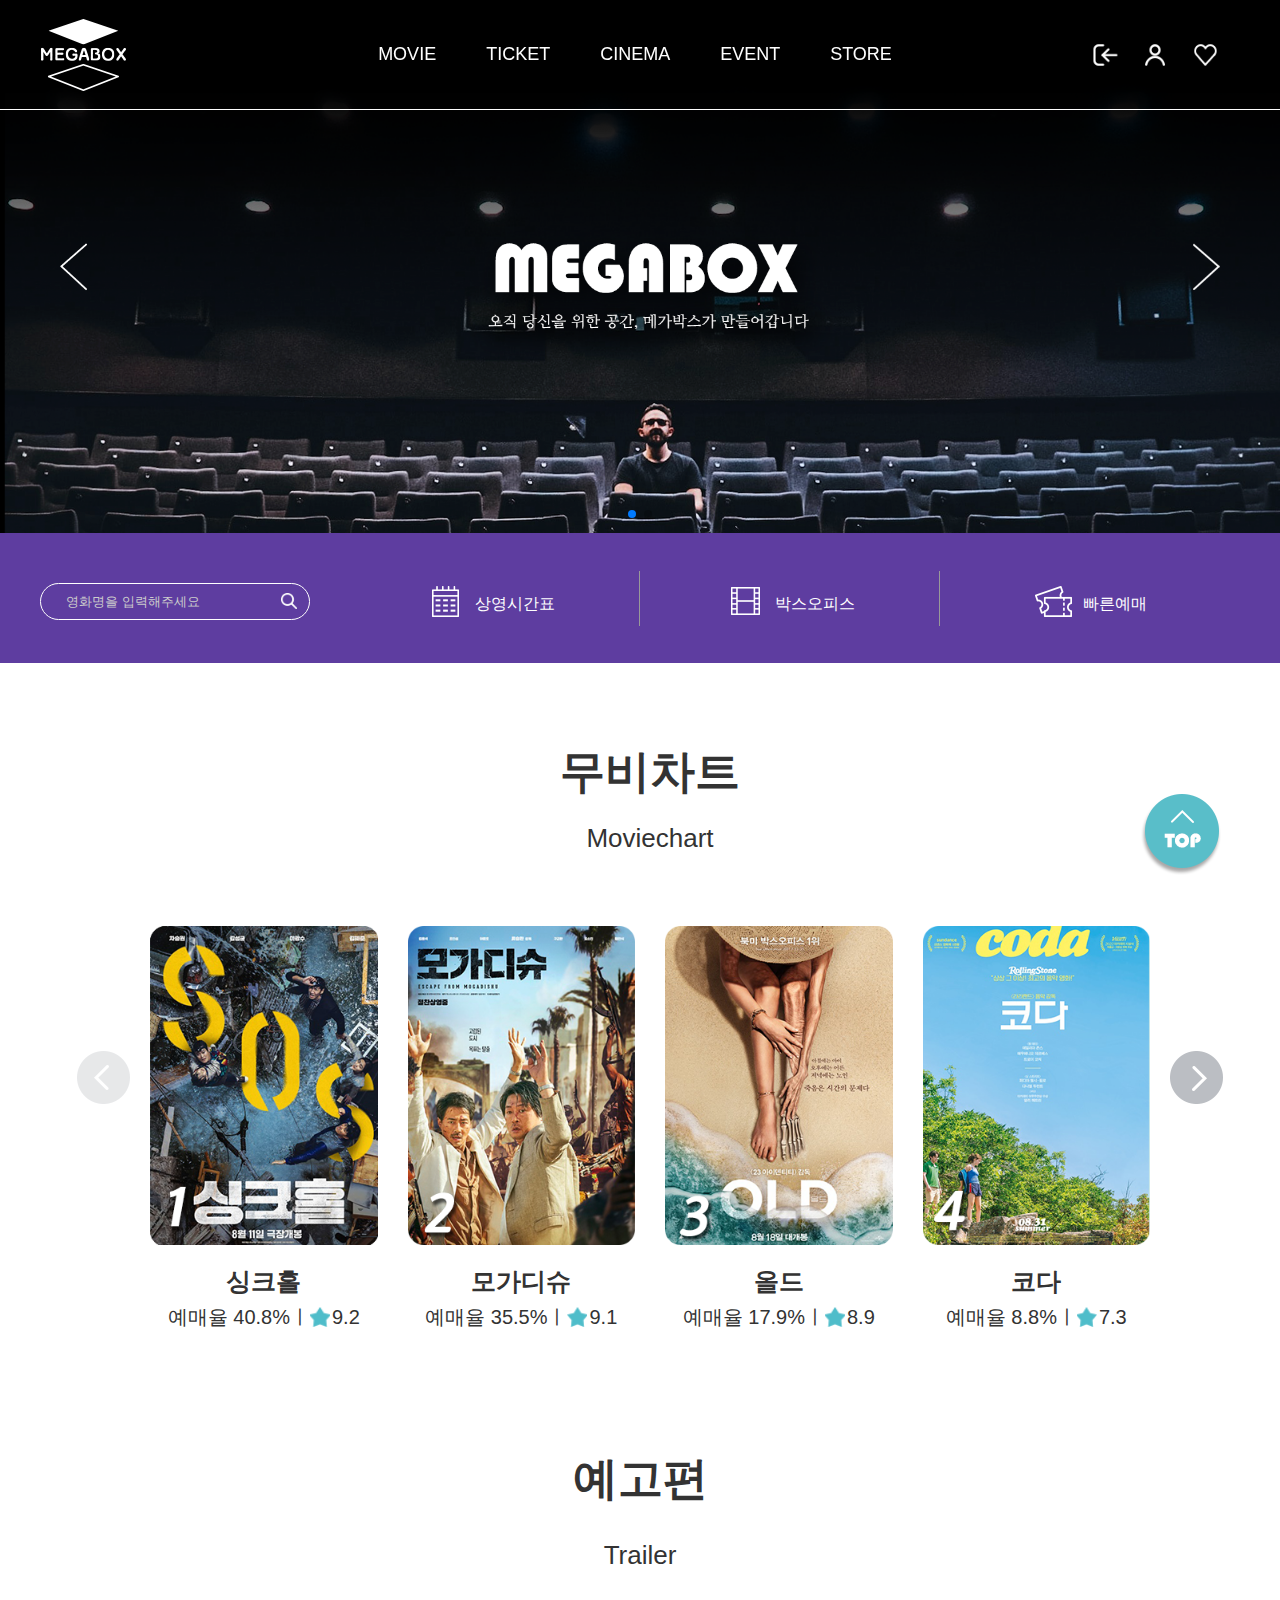
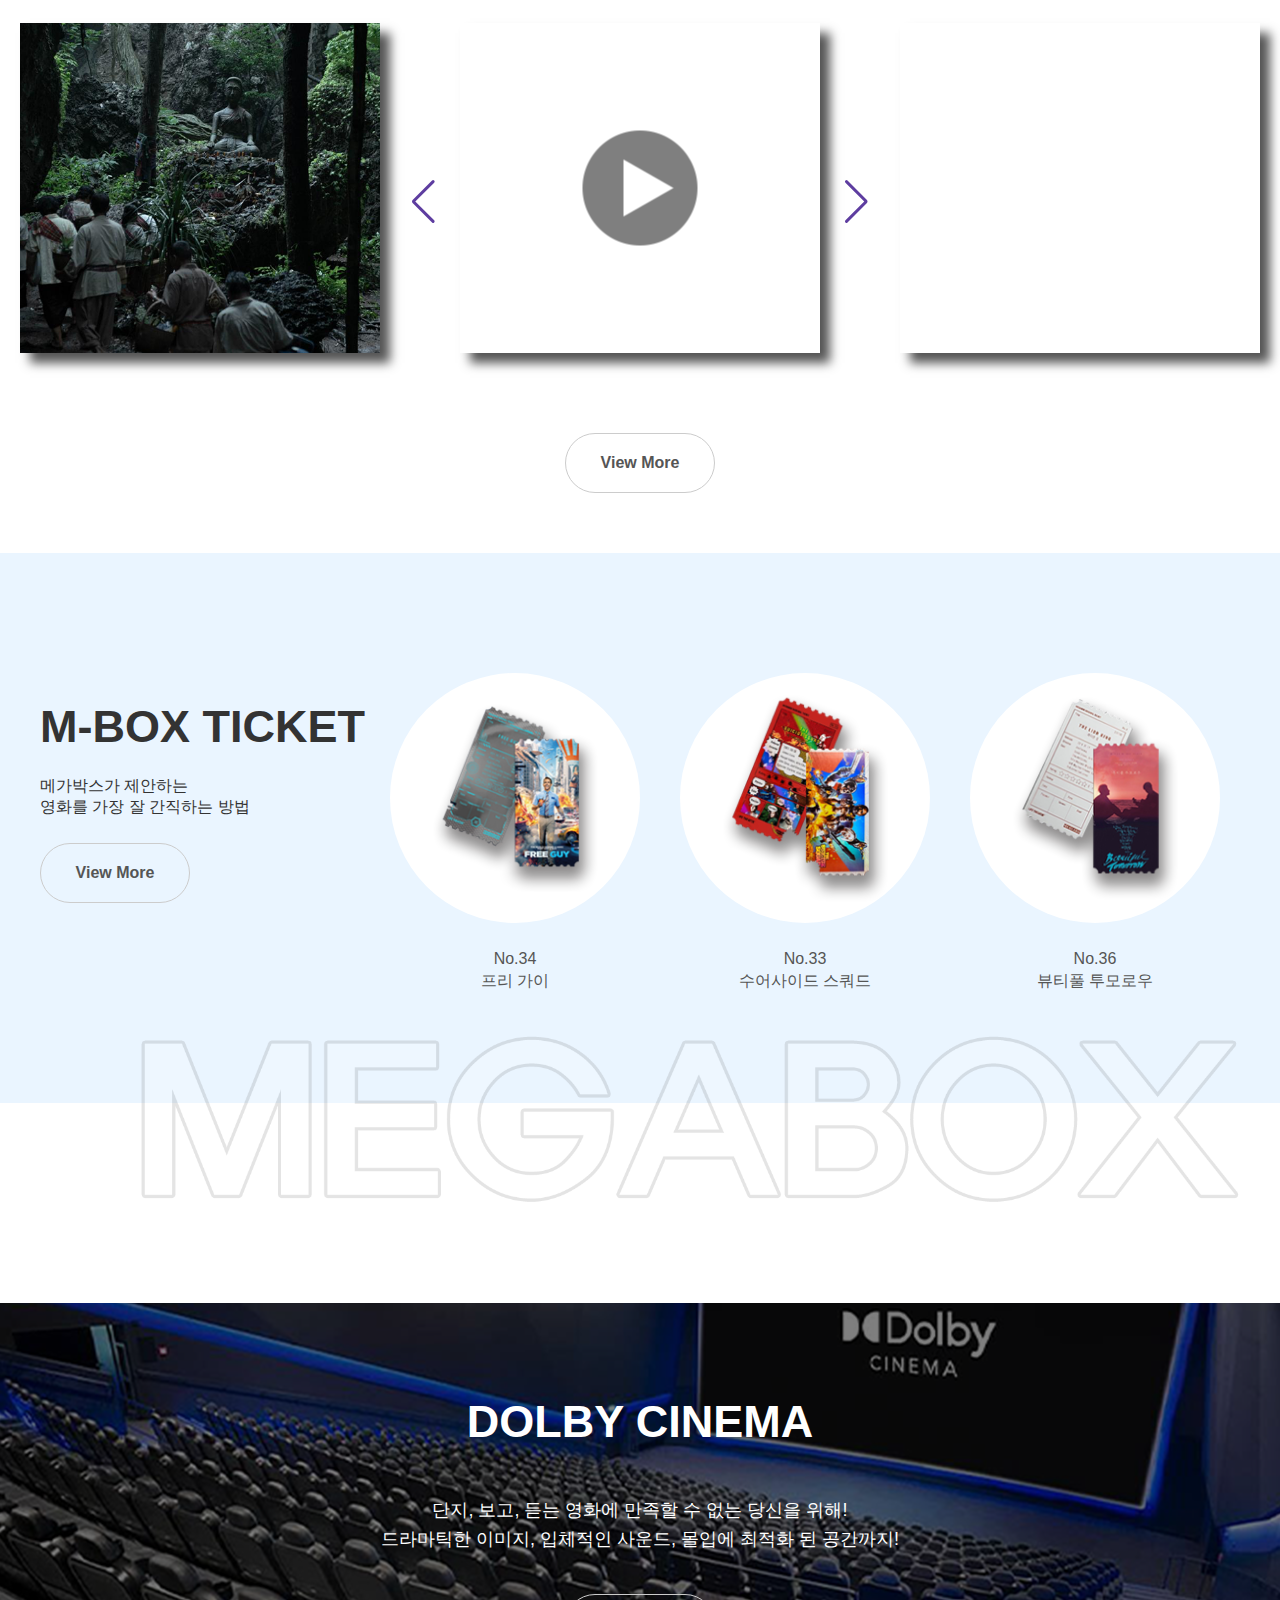
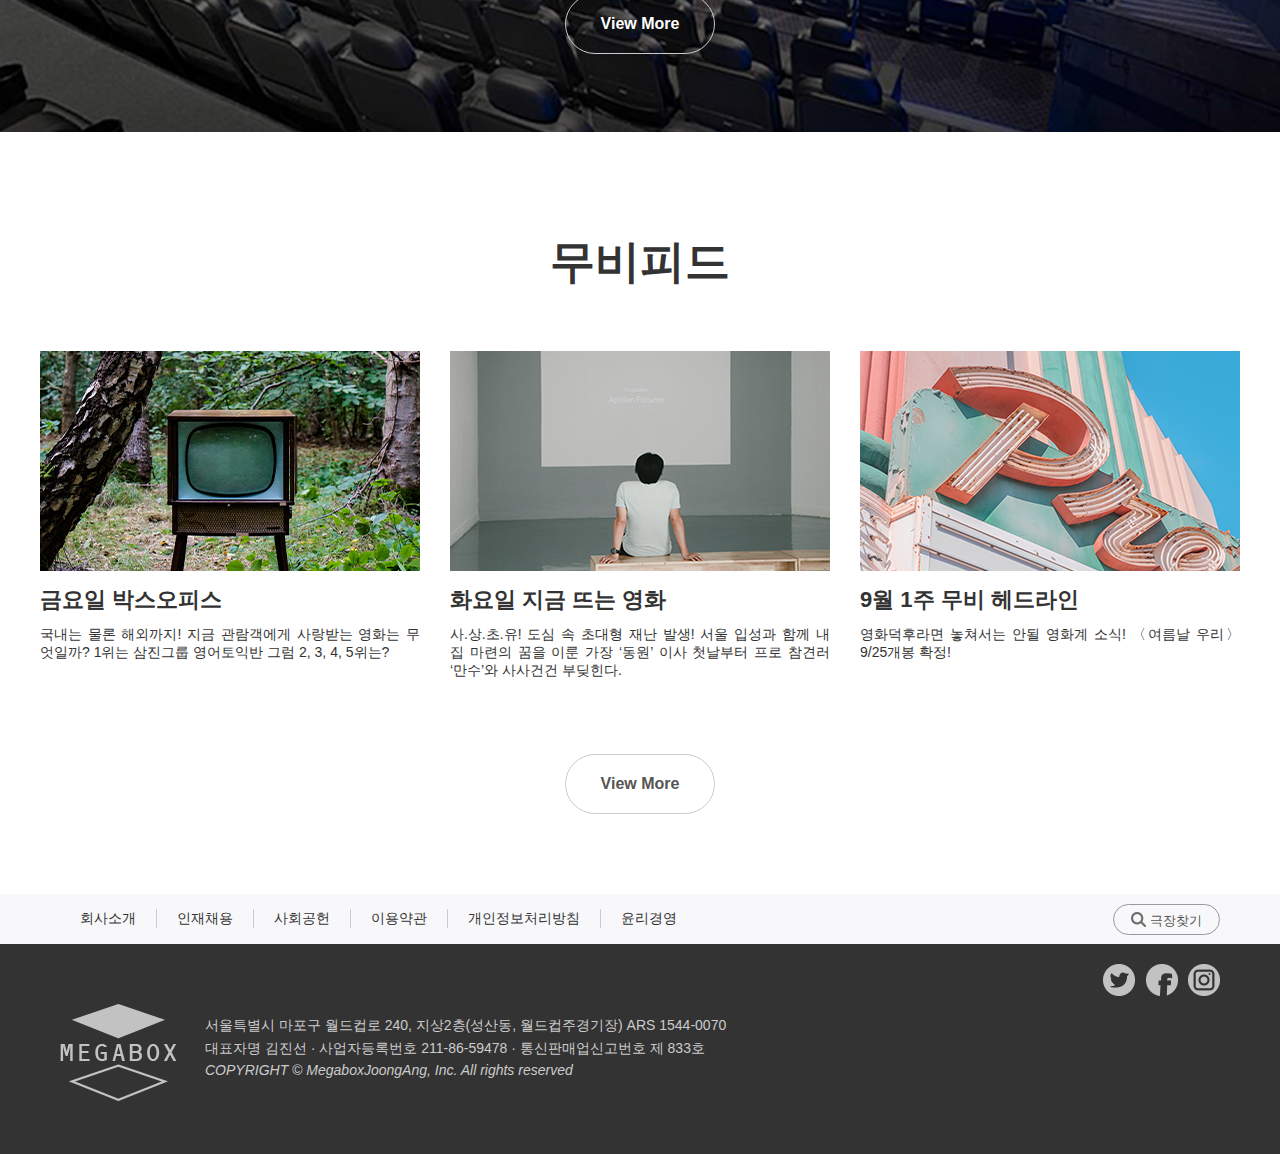
==== commit 7dfdb59d: "수정" ====
--- a/index.html
+++ b/index.html
@@ -8,7 +8,7 @@
   <link href="css/font.css" rel="stylesheet" type="text/css">
   <link href="css/reset.css" rel="stylesheet" type="text/css">
   <link href="css/main.css" rel="stylesheet" type="text/css">
-  <link rel="stylesheet" href="css/swiper.css">
+  <link href="css/swiper.css" rel="stylesheet">
 
   <script src="js/html5shiv.min.js"></script>
   <script src="js/swiper-4.5.1.min.js"></script>
@@ -52,27 +52,13 @@
         <div class="swiper-wrapper">
           <div class="swiper-slide"><img src="./img/slide2.png" alt=""></div>
           <div class="swiper-slide"><img src="./img/slide_1.png" alt=""></div>
-          <div class="swiper-slide">슬라이드3</div>
+          <!-- <div class="swiper-slide">슬라이드3</div> -->
         </div>
         <div class="swiper-button-next"><img src="img/arrow_right.png" alt="다음화살표"></div>
         <div class="swiper-button-prev"><img src="img/arrow_left.png" alt="이전화살표"></div></div>
         <div class="swiper-pagination"></div>
       </div>
       
-
-
-      <div class="s_arrow">
-        <a href="#" class="s_left"><img src="img/arrow_left.png" alt="왼쪽화살표"></a>
-        <a href="#" class="s_right"><img src="img/arrow_right.png" alt="오른쪽화살표"></a>
-      </div>
-      <!--.s_arrow-->
-      <!-- <div class="circle">
-        <a href="#" class="on"></a>
-        <a href="#"></a>
-        <a href="#"></a>
-        <a href="#"></a>
-      </div> -->
-      <!--.circle-->
     </div><!--.slide-->
     
     <div class="ticket_box">
@@ -189,18 +175,9 @@
             </li>
           </ul>
         </div><!--.mc_box-->
-        <div class="m_arrow">
-          <!-- <a href="#" class="m_left">
-            <img src="img/chart_left.png" alt="왼쪽화살표">
-            <img src="img/sc_left_hover.png" alt="왼쪽화살표 호버" class="over">
-          </a> -->
-          <!-- <a href="#" class="m_right">
-            <img src="img/chart_right.png" alt="오른쪽화살표">
-            <img src="img/sc_right_hover.png" alt="오른쪽화살표 호버" class="over">
-          </a> -->
-          <div class="swiper-button-next"><img src="img/sc_right.png" alt="다음버튼"></div>
-          <div class="swiper-button-prev"><img src="img/sc_left.png" alt="이전버튼"></div>
-        </div><!--.m_arrow-->
+        <div class="swiper-button-next"><img src="img/sc_right.png" alt="다음버튼"></div>
+        <div class="swiper-button-prev"><img src="img/sc_left.png" alt="이전버튼"></div>
+    
       </div><!--.inner-->
     </section><!--#moviechart-->
 
@@ -208,18 +185,26 @@
       <h2>예고편</h2>
       <p class="title_en">Trailer</p>
       <ul class="clear swiper-wrapper">
-        <li class="trailer1 swiper-slide"><iframe width="900" height="506" src="https://www.youtube.com/embed/BdkSkI61aGo" title="YouTube video player" frameborder="0" allow="accelerometer; autoplay; clipboard-write; encrypted-media; gyroscope; picture-in-picture" allowfullscreen></iframe></li>
+        <li class="trailer1 swiper-slide">
+          <!-- <iframe src="https://www.youtube.com/embed/_Pg2ieBoPQA" title="YouTube video player" frameborder="0" allow="accelerometer; autoplay; clipboard-write; encrypted-media; gyroscope; picture-in-picture" allowfullscreen></iframe> -->
+          <a href="video/movie1.mp4"><img src="img/trailer1.png"></a>
+        </li>
         <li class="trailer2 swiper-slide">
-          <iframe width="900" height="506" src="https://www.youtube.com/embed/zE36E8_hazE" title="YouTube video player" frameborder="0" allow="accelerometer; autoplay; clipboard-write; encrypted-media; gyroscope; picture-in-picture" allowfullscreen></iframe>
+          <iframe 
+          src="https://www.youtube.com/embed/zE36E8_hazE" title="YouTube video player" frameborder="0" allow="accelerometer; autoplay; clipboard-write; encrypted-media; gyroscope; picture-in-picture" allowfullscreen></iframe>
+        
           <button type="button" class="t_play"><img src="img/icon_play.png"></button>
-          <!-- <div class="t_arrow">
-            <button type="button" class="t_left"><img src="img/trailer_left.png" alt="트레일러 왼쪽화살표"><img src="img/trailer_left_over.png" alt="왼쪽화살표오버" class="over"></button>
-            <button type="button" class="t_right"><img src="img/trailer_right.png" alt="트레일러 오른쪽화살표"><img src="img/trailer_right_over.png" alt="오른쪽화살표오버" class="over"></button>
-          </div> -->
-        </li>
-        <li class="trailer1 swiper-slide"><iframe width="900" height="506" src="https://www.youtube.com/embed/BdkSkI61aGo" title="YouTube video player" frameborder="0" allow="accelerometer; autoplay; clipboard-write; encrypted-media; gyroscope; picture-in-picture" allowfullscreen></iframe></li>
-        <li class="trailer1 swiper-slide"><iframe width="900" height="506" src="https://www.youtube.com/embed/BdkSkI61aGo" title="YouTube video player" frameborder="0" allow="accelerometer; autoplay; clipboard-write; encrypted-media; gyroscope; picture-in-picture" allowfullscreen></iframe></li>
-        <li class="trailer1 swiper-slide"><iframe width="900" height="506" src="https://www.youtube.com/embed/BdkSkI61aGo" title="YouTube video player" frameborder="0" allow="accelerometer; autoplay; clipboard-write; encrypted-media; gyroscope; picture-in-picture" allowfullscreen></iframe></li>
+         
+        </li>
+        <li class="trailer1 swiper-slide">
+          <iframe src="https://www.youtube.com/embed/yfSMTFzw-Kw" title="YouTube video player" frameborder="0" allow="accelerometer; autoplay; clipboard-write; encrypted-media; gyroscope; picture-in-picture" allowfullscreen></iframe>
+        </li>
+        <li class="trailer1 swiper-slide">
+          <iframe src="https://www.youtube.com/embed/BdkSkI61aGo" title="YouTube video player" frameborder="0" allow="accelerometer; autoplay; clipboard-write; encrypted-media; gyroscope; picture-in-picture" allowfullscreen></iframe>
+        </li>
+        <li class="trailer1 swiper-slide">
+          <iframe src="https://www.youtube.com/embed/yC62Q_qAdgY" title="YouTube video player" frameborder="0" allow="accelerometer; autoplay; clipboard-write; encrypted-media; gyroscope; picture-in-picture" allowfullscreen></iframe>
+        </li>
         
       </ul>
       <div class="swiper-button-next"></div>
@@ -227,25 +212,6 @@
      
       <a href="#" class="more">View More</a>
     </section><!--#trailer-->
-
-    <!-- <section id="trailer" class="swiper3">
-      <h2>예고편</h2>
-      <p class="title_en">Trailer</p>
-      <ul class="clear">
-        <li class="trailer1">
-          <a class="video-link" href="img/movie1.mp4" data-lity><img src="img/trailer1.png"></a>
-      </li>
-      <li class="trailer2">
-          <a class="video-link" href="img/movie2.mp4" data-lity><img src="img/trailer2.png"></a>
-      </li>
-      <li class="trailer3">
-        <a class="video-link" href="img/spidermen.mp4" data-lity><img src="img/trailer3.png"></a>
-      </li>
-      </ul>
-     
-      <a href="#" class="more">View More</a>
-    </section> -->
-    <!--#trailer-->
     
     <section id="mbox_ticker">
       <div class="inner">
--- a/css/main.css
+++ b/css/main.css
@@ -16,6 +16,7 @@
   background-size: cover;
   }
 
+header .fixed{border-bottom: 1px solid #ccc;}  
 nav{display: none;}
 
 .nav_btn{display: block; width: 55px; height: 55px; padding-top: 20px; padding-left: 19px;}
@@ -33,8 +34,8 @@
 .slide img{width: 100%;}
 
 .s_arrow a{display: none;}
-
-.slide .swiper-button-next:after, .slide .swiper-button-prev:after{content: none;}
+.mySwiper{ position: relative;}
+.mySwiper .swiper-button-next:after, .mySwiper .swiper-button-prev:after{content: none;}
 
 
 
@@ -63,7 +64,7 @@
 
 
 /*--------------- 무비차트--------------- */
-#moviechart{padding: 50px 0px 50px 20px;margin: 0 auto; text-align: center;}
+#moviechart{padding: 50px 0px 50px 20px;margin: 0 auto; text-align: center; position: relative}
 #moviechart h2{margin-bottom: 20px;}
 .title_en {display: none;}
 
@@ -82,6 +83,7 @@
 .m_name{font-size: 18px; font-weight: bold;}
 .m_txt{font-size: 14px;}
 
+
 .over p{color: #fff; border:1px solid #fff; border-radius: 30px; display: block; width: 100px; height: 40px; font-size: 12px; text-align: center; line-height: 36px;position: absolute; top:50%; left: 50%; transform: translate(-50%,-50%);}
 .m_arrow{display: none;}
 
@@ -89,7 +91,7 @@
 
 #trailer{text-align: center; padding: 0 20px;}
 #trailer h2{margin: 30px 0 30px;}
-#trailer li{margin: 0 auto; box-shadow: 20px 20px 20px #555; width: calc(100% / 3); height: auto;}
+#trailer li{margin: 0 auto; box-shadow: 10px 10px 10px #555; height: 260px;}
 #trailer iframe{width: 100%;}
 #trailer img{width:100%}
 
@@ -99,6 +101,7 @@
 .t_arrow{display: none;}
 .more{display: inline-block; width: 100px; height: 40px; border: 1px solid #ccc; border-radius: 30px;; font-size: 12px; color:#555 ; text-align: center; line-height: 38px; margin: 40px 0; transition: all 0.5s; }
 .more:hover{color: #9e55c9; border: 1px solid #9e55c9;}
+
 
 
 
@@ -132,15 +135,6 @@
 #moviefeed li:hover .feed_title{color: #4fbdca;}
 #moviefeed li:hover .feed_txt{text-decoration: underline;}
 .feed_img img{width: 100%; margin-bottom: 10px;}
-/*
-#moviefeed li{border: 1px solid #eee; margin-bottom: 20px; }
-#moviefeed li a{display: block; text-align: left;}
-.feed_img{width: 215px; float: left;}
-.feed_img img{width: 100%;}
-.feed_txtbox{float: left; padding: 15px;}
-.feed_txtbox{display: inline-block; width: calc(100% - 215px);}
-.feed_title{font-weight: bold; font-size: 14px; margin-bottom: 10px;}
-.feed_txt{font-size: 11px; text-align: justify;} */
 .feed_title{font-weight: bold; font-size: 14px; margin-bottom: 10px; text-align: left;}
 .feed_txt{font-size: 11px; text-align: justify;} 
 
@@ -228,8 +222,8 @@
   .circle a{width: 10px; height: 10px; margin-bottom: 4px;}
   .circle a.on{width: 20px; height: 20px;}
 
-  .slide .swiper-button-next{margin-right: 50px;}
-  .slide .swiper-button-prev{margin-left: 50px;}
+  .mySwiper .swiper-button-next{margin-right: 50px;}
+  .mySwiper .swiper-button-prev{margin-left: 50px;}
 
 
   .s_arrow a{display: block;}
@@ -264,7 +258,6 @@
 
   #moviechart img.star{width: 20px; height: 20px; margin-top: 0px;}
   #moviechart ul li{width: calc((100% - 60px) / 4); margin-right: 20px;}
-  /* #moviechart ul li:last-child{margin-right: 0;} */
   #moviechart ul li .over{border-radius: 20px;}
 
   .over p{width: 120px; height: 40px; font-size: 16px; line-height: 40px;}
@@ -272,40 +265,29 @@
   .m_name{font-size: 20px; margin-bottom: 7px;}
   .m_txt{font-size: 16px;}
   .m_arrow{display: block;}
-  .m_arrow .swiper-button-prev{position: absolute; top:55%; left: -80px;}
-  .m_arrow .swiper-button-next{position: absolute; top:55%; right: -80px;}
-
-  .m_arrow  .swiper-button-next:after, .m_arrow  .swiper-button-prev:after{content: none;}
-
-  /* .m_arrow .over{position: absolute; top:0; left: 0; opacity: 0; transition: opacity 0.3s;}
-  .m_arrow .over:hover{opacity: 1;} */
+  #moviechart .swiper-button-prev{position: absolute; top:57%; left: -60px;}
+  #moviechart .swiper-button-next{position: absolute; top:57%; right: -60px;}
+  #moviechart .swiper-button-next:after, #moviechart .swiper-button-prev:after{content: none;}
+
 
 
 
   /* ----------------예고편----------------- */
 
-  #trailer{
-    width:100%; height: 940px;
-      /* overflow: hidden; */
-       position: relative;
-      }
+  #trailer{width:100%; padding-bottom: 200px; position: relative;}
   #trailer h2{margin-top: 70px;}
-  .trailer1, .trailer3{display: block; transform: scale(0.8);}
-  /* #trailer ul{width: 2400px; position: absolute; left: 50%; transform: translateX(-50%);} */
-  #trailer li{display: block; width: 800px; height: 480px; float: left;}
-  
-  
-  .t_arrow{display: block;}
-  .t_arrow .t_left{position: absolute; top:200px; left: -85px; z-index: 10;}
-  .t_arrow .t_right{position: absolute; top:200px; right: -85px; z-index: 10;}
-  .t_arrow .over{opacity: 0; position: absolute; top:0; left: 0; transition: opacity 0.5s;}
-  .t_arrow .t_left:hover .over{opacity: 1;}
-  .t_arrow .t_right:hover .over{opacity: 1;}
+  .trailer1, .trailer3{display: block;}
+  #trailer li{display: block; width: 100%; height: 200px; float: left;}
 
   .t_play{width: 115px;}
-
-  #trailer .more{margin-top: 550px;}
+  .mySwiper3{position: relative;}
+  .mySwiper3 .swiper-button-next{color: #5e3da0; position: absolute; top:50%; right: 32%;}
+
+  .mySwiper3 .swiper-button-prev{color: #5e3da0;  position: absolute; top:50%; left: 32%;}
+
+  /* #trailer .more{margin-top: 550px;} */
   .more{ font-size: 16px; width: 150px; height: 60px; line-height: 58px; font-weight: 600;}
+  #trailer .more{position: absolute; bottom: 20px; left: 50%; transform: translateX(-50%);}
 
 /* ---------------M-BOX TICKET---------------- */
   #mbox_ticker{height: 800px; margin-bottom: 200px;}
@@ -321,15 +303,6 @@
 /* -------------------moviefeed----------------- */
 #moviefeed{max-width: none;}
 #moviefeed .inner{width: 1000px; margin: 0 auto;}
-
-/* .feed_img, .feed_txtbox{float: none;}
-#moviefeed li{float: left; width: calc((100% - 60px) / 3); border: none; margin-right: 30px;}
-#moviefeed li:last-child{margin-right: 0;}
-.feed_txtbox{width: 100%; padding: 15px 0;}
-.feed_img{width: 100%;}
-#moviefeed h2{margin: 100px 0 60px;}
-.feed_title{font-size: 22px;}
-.feed_txt{font-size: 14px;} */
 #moviefeed h2{text-align: center; margin-top: 60px; margin-bottom: 40px;}
 .feed_box{max-width: 700px; margin: 0 auto;}
 #moviefeed li{border: 1px solid #eee; margin-bottom: 20px; }
@@ -413,6 +386,9 @@
 
   #moviechart img.star{margin-top: 3px;}
 
+
+  #trailer li{height: 330px;}
+
   /* -----------M-BOX TICKET------------- */
   #mbox_ticker{padding: 100px 0; height: 550px;}
   #mbox_ticker .inner{width: 1200px; margin: 0 auto; position: relative;}
